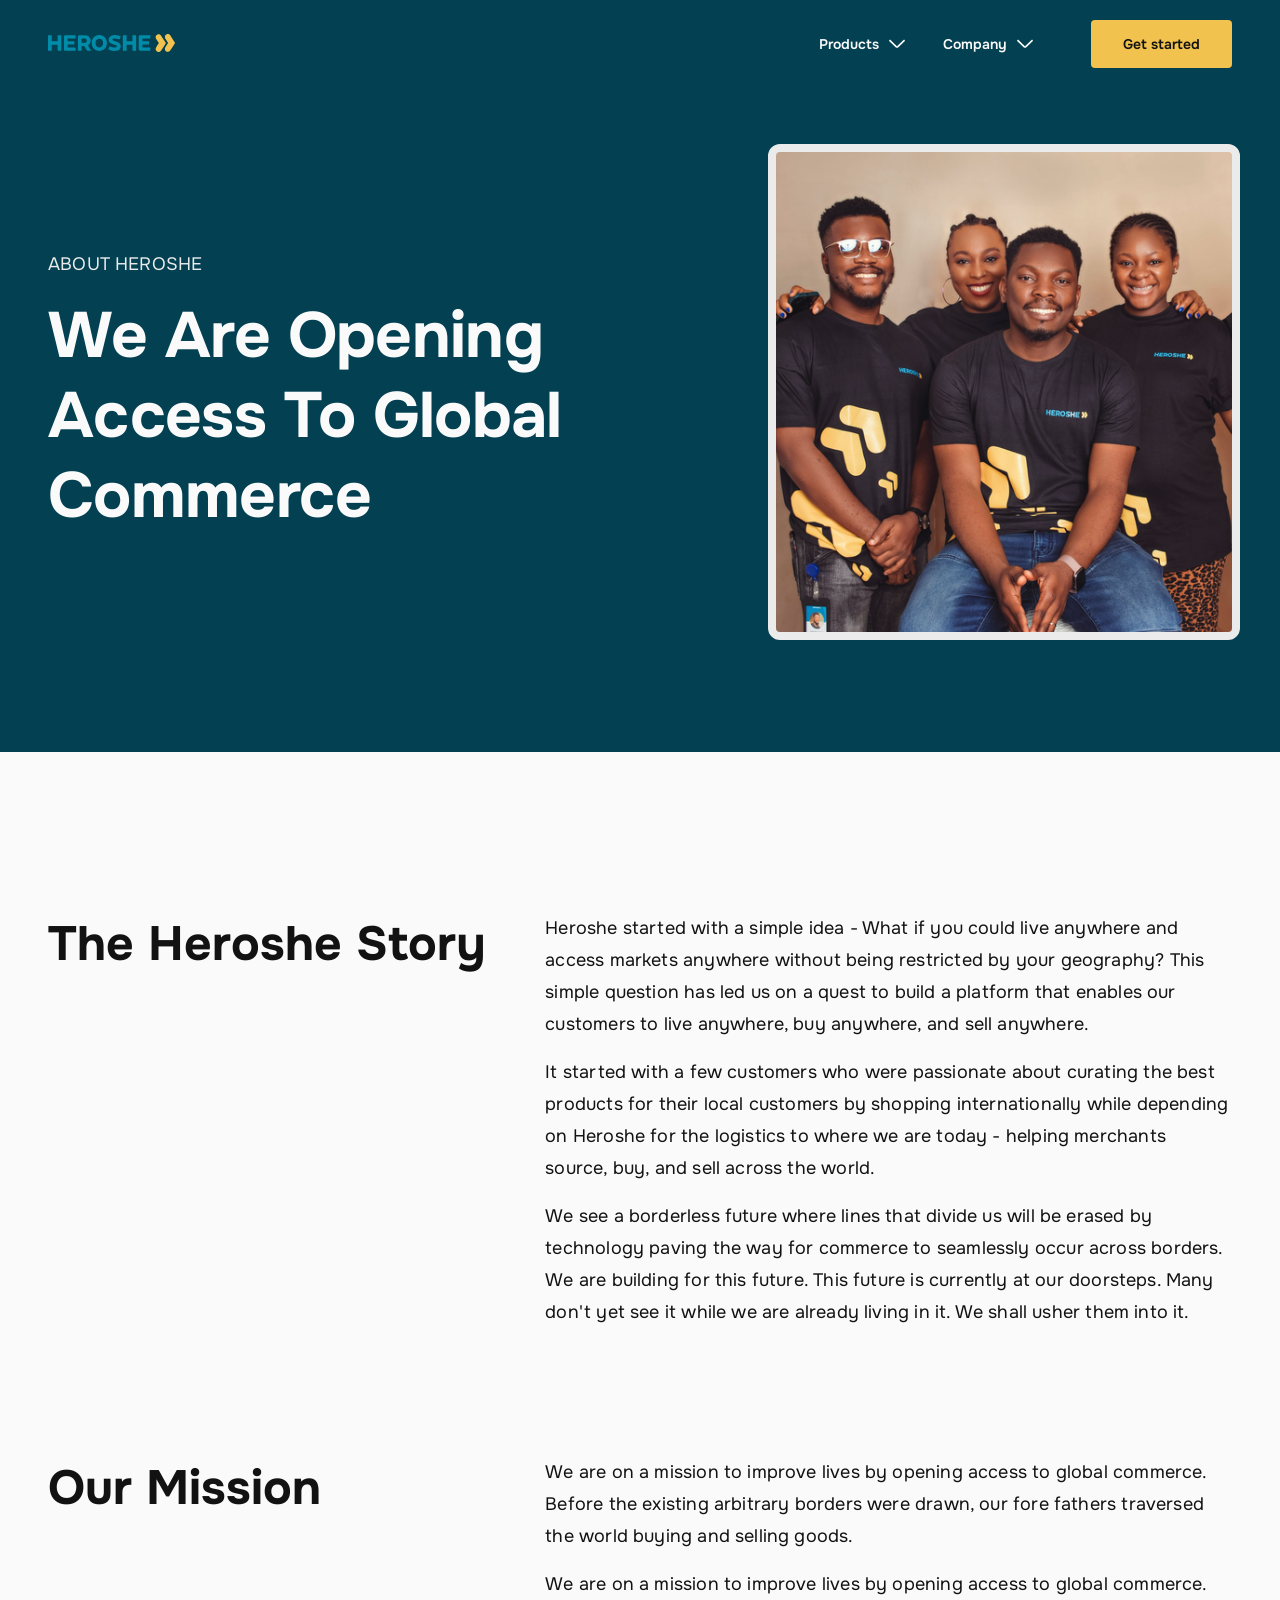
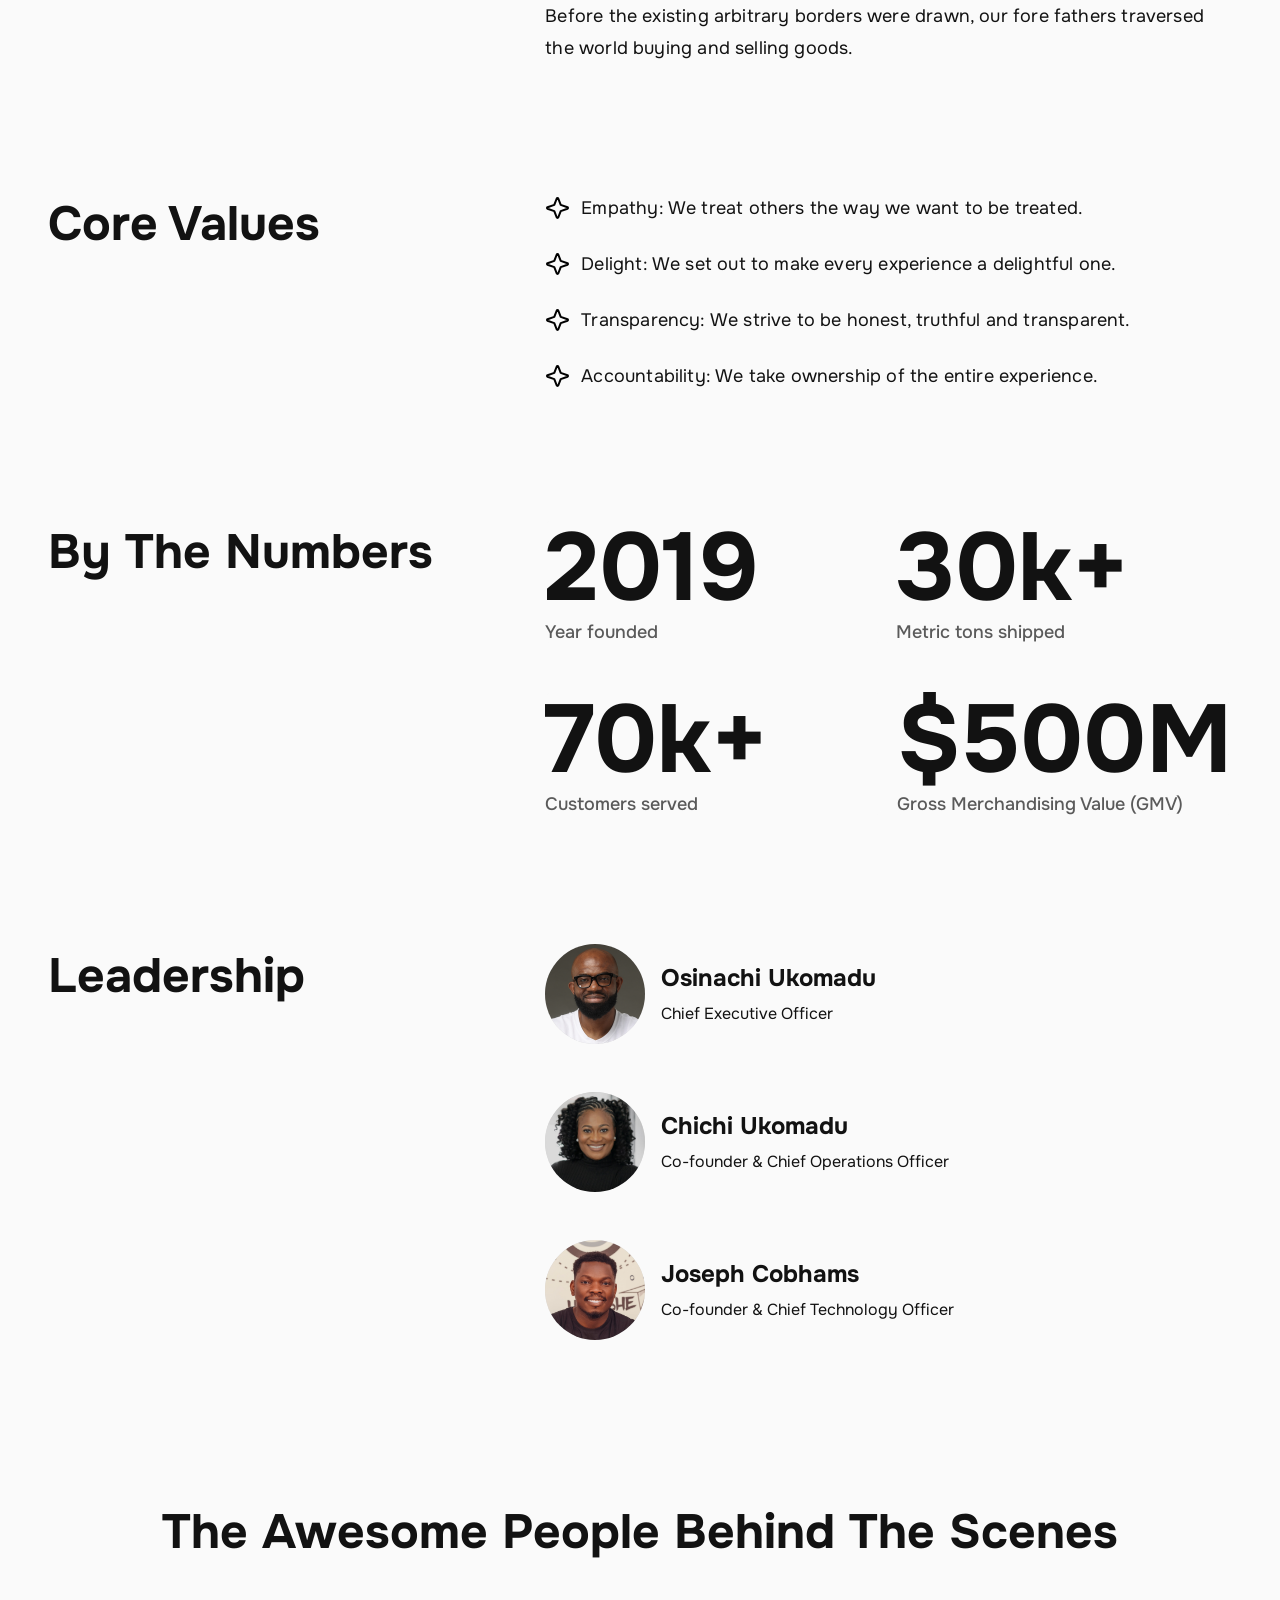
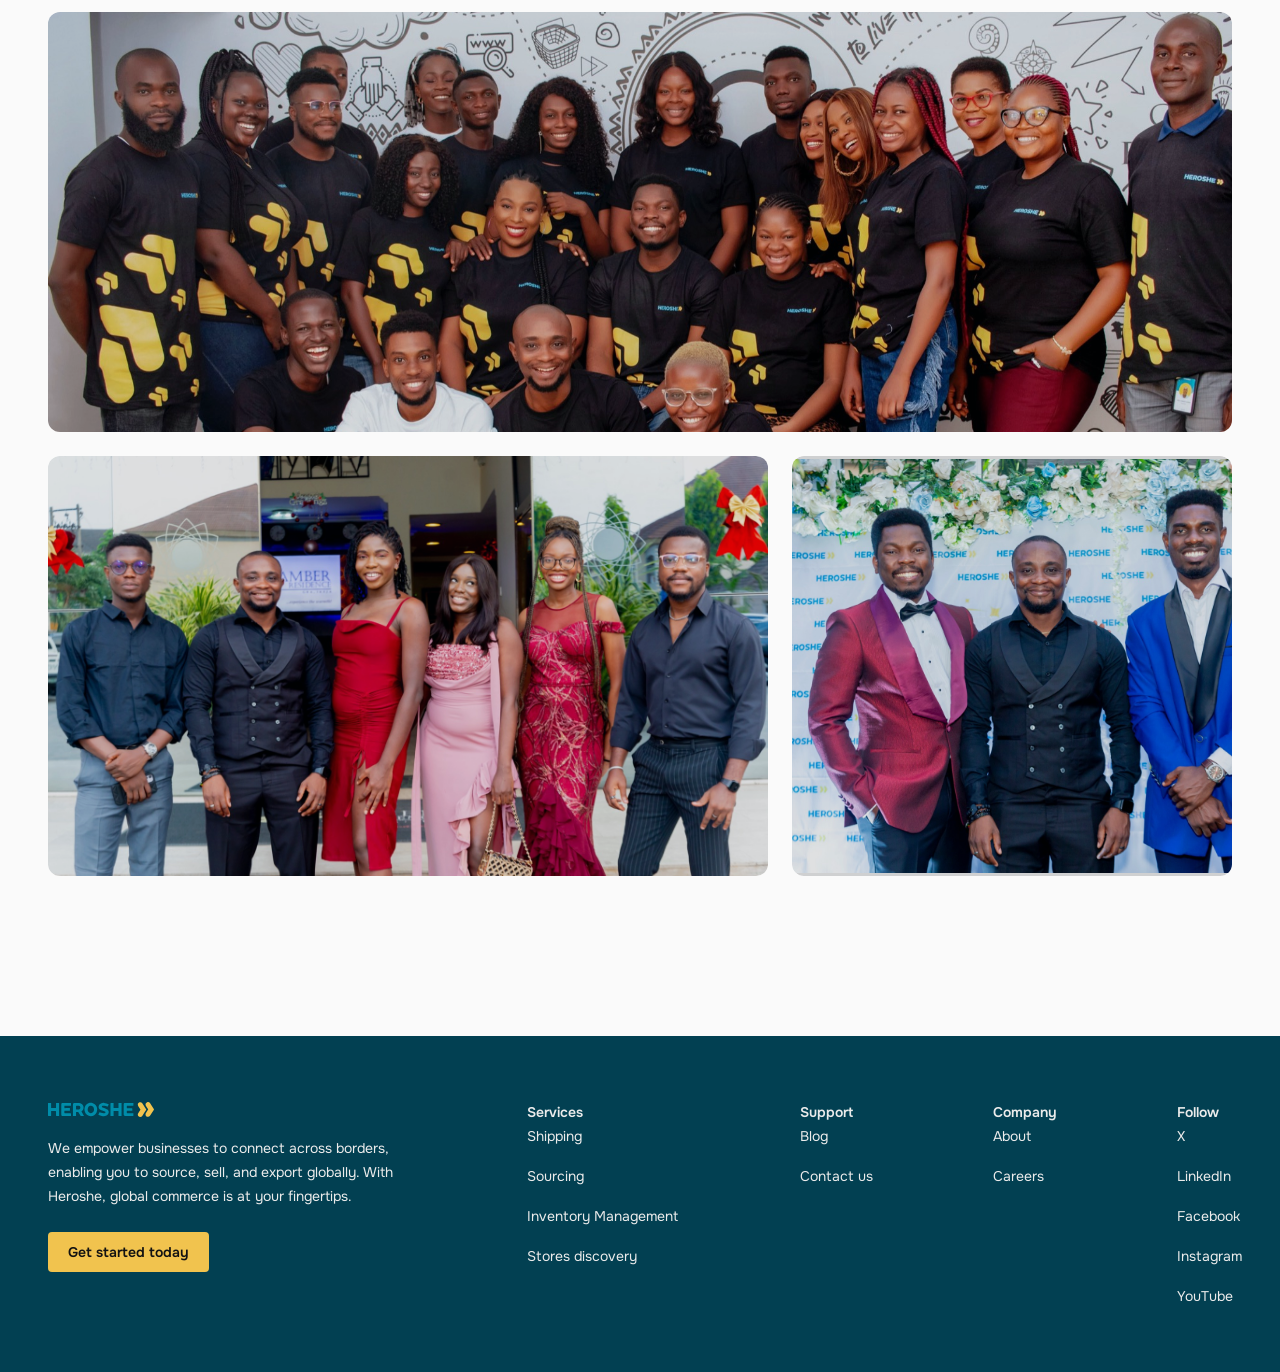
==== about.html @ 9ca13cf7 "Initial commit: Heroshe marketing site static build Imports the existing build, which until now had " ====
<!doctype html>
<html lang="en">
<head>
<meta charset="utf-8" />
<meta name="viewport" content="width=device-width, initial-scale=1" />
<title>About Heroshe — We Are Opening Access To Global Commerce</title>
<meta name="description" content="Heroshe is on a mission to improve lives by opening access to global commerce." />
<link rel="preconnect" href="https://fonts.googleapis.com" />
<link rel="preconnect" href="https://fonts.gstatic.com" crossorigin />
<link href="https://fonts.googleapis.com/css2?family=Onest:wght@400;500;600;700&display=swap" rel="stylesheet" />
<link rel="stylesheet" href="styles.css" />
</head>
<body>

<!-- ───────────────────────── Header ───────────────────────── -->
<header class="header">
  <div class="header__inner">
    <a class="logo logo--header" href="index.html" aria-label="Heroshe home">
      <img src="assets/icons/logo-header.svg" alt="Heroshe" />
    </a>

    <button class="nav-toggle" type="button" aria-label="Open menu" aria-expanded="false" aria-controls="site-nav">
      <img src="assets/icons/hamburger.svg" alt="" aria-hidden="true" />
    </button>

    <nav class="nav" id="site-nav" aria-label="Main">
      <ul class="nav__list">
        <li class="nav__item nav__item--w108 has-menu">
          <button class="nav__trigger" type="button" aria-expanded="false" aria-controls="menu-products">
            Products
            <img class="nav__chevron" src="assets/icons/chevron-down.svg" alt="" aria-hidden="true" />
          </button>
          <div class="navmenu" id="menu-products">
            <a class="navmenu__link" href="ship-for-me.html">Ship for Me</a>
            <a class="navmenu__link" href="buy-for-me.html">Buy for Me</a>
            <a class="navmenu__link" href="buy-for-others.html">Buy for Others</a>
            <a class="navmenu__link" href="fulfil-for-me.html">Fulfil for Me</a>
          </div>
        </li>
        <li class="nav__item has-menu">
          <button class="nav__trigger" type="button" aria-expanded="false" aria-controls="menu-company">
            Company
            <img class="nav__chevron" src="assets/icons/chevron-down.svg" alt="" aria-hidden="true" />
          </button>
          <div class="navmenu" id="menu-company">
            <a class="navmenu__link" href="about.html" aria-current="page">About</a>
            <a class="navmenu__link" href="contact-us.html">Contact Us</a>
          </div>
        </li>
      </ul>
      <div class="nav__actions">
        <a class="btn btn--sm" href="#">Get started</a>
      </div>
    </nav>
  </div>
</header>

<!-- ───────────────────────── Hero ───────────────────────── -->
<section class="ahero">
  <div class="ahero__inner">

    <div class="ahero__left">
      <p class="ahero__eyebrow">ABOUT HEROSHE</p>
      <h1 class="ahero__title">We Are Opening Access To Global Commerce</h1>
    </div>

    <div class="ahero__right">
      <div class="ahero__frame">
        <img class="ahero__photo" src="assets/img/about/hero-team.png" alt="The Heroshe team" />
      </div>
    </div>

  </div>
</section>

<!-- ───────────────────────── Story / Mission / Values / Numbers / Leadership ───────────────────────── -->
<main class="about">
  <div class="about__inner">

    <section class="arow">
      <h2 class="arow__label">The Heroshe Story</h2>
      <div class="arow__body prose">
        <p>Heroshe started with a simple idea - What if you could live anywhere and access markets anywhere without being restricted by your geography? This simple question has led us on a quest to build a platform that enables our customers to live anywhere, buy anywhere, and sell anywhere.</p>
        <p>It started with a few customers who were passionate about curating the best products for their local customers by shopping internationally while depending on Heroshe for the logistics to where we are today - helping merchants source, buy, and sell across the world.</p>
        <p>We see a borderless future where lines that divide us will be erased by technology paving the way for commerce to seamlessly occur across borders. We are building for this future. This future is currently at our doorsteps. Many don't yet see it while we are already living in it. We shall usher them into it.</p>
      </div>
    </section>

    <section class="arow">
      <h2 class="arow__label">Our Mission</h2>
      <div class="arow__body prose">
        <div class="prose__block">
          <p>We are on a mission to improve lives by opening access to global commerce.</p>
          <p>Before the existing arbitrary borders were drawn, our fore fathers traversed the world buying and selling goods.</p>
        </div>
        <div class="prose__block">
          <p>We are on a mission to improve lives by opening access to global commerce.</p>
          <p>Before the existing arbitrary borders were drawn, our fore fathers traversed the world buying and selling goods.</p>
        </div>
      </div>
    </section>

    <section class="arow">
      <h2 class="arow__label">Core Values</h2>
      <ul class="arow__body values">
        <li class="value">
          <span class="value__icon"><img src="assets/icons/star.svg" alt="" /></span>
          <span class="value__text">Empathy: We treat others the way we want to be treated.</span>
        </li>
        <li class="value">
          <span class="value__icon"><img src="assets/icons/star.svg" alt="" /></span>
          <span class="value__text">Delight: We set out to make every experience a delightful one.</span>
        </li>
        <li class="value">
          <span class="value__icon"><img src="assets/icons/star.svg" alt="" /></span>
          <span class="value__text">Transparency: We strive to be honest, truthful and transparent.</span>
        </li>
        <li class="value">
          <span class="value__icon"><img src="assets/icons/star.svg" alt="" /></span>
          <span class="value__text">Accountability: We take ownership of the entire experience.</span>
        </li>
      </ul>
    </section>

    <section class="arow">
      <h2 class="arow__label">By The Numbers</h2>
      <div class="arow__body stats">
        <div class="stat stat--fixed">
          <p class="stat__value">2019</p>
          <p class="stat__label stat__label--wrap">Year founded</p>
        </div>
        <div class="stat stat--fixed">
          <p class="stat__value">30k+</p>
          <p class="stat__label">Metric tons shipped</p>
        </div>
        <div class="stat stat--fixed">
          <p class="stat__value">70k+</p>
          <p class="stat__label">Customers served</p>
        </div>
        <div class="stat">
          <p class="stat__value">$500M</p>
          <p class="stat__label">Gross Merchandising Value (GMV)</p>
        </div>
      </div>
    </section>

    <section class="arow">
      <h2 class="arow__label">Leadership</h2>
      <div class="arow__body leaders">
        <div class="leader">
          <span class="leader__avatar">
            <img class="leader__photo leader__photo--osinachi" src="assets/img/about/leader-osinachi.png" alt="Osinachi Ukomadu" />
          </span>
          <div class="leader__meta" style="width:215px">
            <p class="leader__name">Osinachi Ukomadu</p>
            <p class="leader__role">Chief Executive Officer</p>
          </div>
        </div>
        <div class="leader">
          <span class="leader__avatar">
            <img class="leader__photo leader__photo--chichi" src="assets/img/about/leader-chichi.png" alt="Chichi Ukomadu" />
          </span>
          <div class="leader__meta">
            <p class="leader__name">Chichi Ukomadu</p>
            <p class="leader__role">Co-founder &amp; Chief Operations Officer</p>
          </div>
        </div>
        <div class="leader">
          <span class="leader__avatar">
            <img class="leader__photo leader__photo--joseph" src="assets/img/about/leader-joseph.png" alt="Joseph Cobhams" />
          </span>
          <div class="leader__meta">
            <p class="leader__name">Joseph Cobhams</p>
            <p class="leader__role">Co-founder &amp; Chief Technology Officer</p>
          </div>
        </div>
      </div>
    </section>

  </div>
</main>

<!-- ───────────────────────── Team gallery ───────────────────────── -->
<section class="gallery">
  <div class="gallery__inner">
    <h2 class="gallery__title">The Awesome People Behind The Scenes</h2>

    <div class="gallery__grid">
      <figure class="shot shot--wide">
        <img class="shot__img shot__img--wide" src="assets/img/about/team-wide.jpg" alt="The Heroshe team together" />
        <span class="shot__scrim" aria-hidden="true"></span>
      </figure>

      <div class="gallery__row">
        <figure class="shot shot--left">
          <img class="shot__img shot__img--left" src="assets/img/about/team-left.jpg" alt="Heroshe team members at an event" />
          <span class="shot__scrim" aria-hidden="true"></span>
        </figure>
        <figure class="shot shot--right">
          <img class="shot__img shot__img--right" src="assets/img/about/team-right.jpg" alt="Heroshe team members together" />
          <span class="shot__scrim" aria-hidden="true"></span>
        </figure>
      </div>
    </div>
  </div>
</section>

<!-- ───────────────────────── Footer ───────────────────────── -->
<footer class="footer">
  <div class="footer__inner">

    <div class="footer__brand">
      <div class="footer__brandtop">
        <span class="logo logo--footer"><img src="assets/icons/logo-footer.svg" alt="Heroshe" /></span>
        <p class="footer__blurb">We empower businesses to connect across borders, enabling you to source, sell, and export globally. With Heroshe, global commerce is at your fingertips.</p>
      </div>
      <a class="btn btn--xs" href="#">Get started today</a>
    </div>

    <details class="footer__col" style="width:153px" open>
      <summary class="footer__heading">
        <span>Services</span>
        <img class="footer__chev" src="assets/icons/chevron-down.svg" alt="" aria-hidden="true" />
      </summary>
      <div class="footer__links">
        <a href="#">Shipping</a>
        <a href="#">Sourcing</a>
        <a href="#">Inventory Management</a>
        <a href="#">Stores discovery</a>
      </div>
    </details>

    <details class="footer__col" style="width:73px" open>
      <summary class="footer__heading">
        <span>Support</span>
        <img class="footer__chev" src="assets/icons/chevron-down.svg" alt="" aria-hidden="true" />
      </summary>
      <div class="footer__links">
        <a href="#">Blog</a>
        <a href="contact-us.html">Contact us</a>
      </div>
    </details>

    <details class="footer__col" style="width:64px" open>
      <summary class="footer__heading">
        <span>Company</span>
        <img class="footer__chev" src="assets/icons/chevron-down.svg" alt="" aria-hidden="true" />
      </summary>
      <div class="footer__links">
        <a href="about.html">About</a>
        <a href="#">Careers</a>
      </div>
    </details>

    <details class="footer__col" style="width:66px" open>
      <summary class="footer__heading">
        <span>Follow</span>
        <img class="footer__chev" src="assets/icons/chevron-down.svg" alt="" aria-hidden="true" />
      </summary>
      <div class="footer__links">
        <a href="#">X</a>
        <a href="#">LinkedIn</a>
        <a href="#">Facebook</a>
        <a href="#">Instagram</a>
        <a href="#">YouTube</a>
      </div>
    </details>

  </div>
</footer>

<script src="site.js"></script>

</body>
</html>
---- styles.css ----
/* ============================================================
   Heroshe — Home page
   Figma: Portfolio / Home page (node 2686:1385), 1440px frame
   ============================================================ */

:root {
  /* Color Role - Light Mode */
  --on-surface:        #121212;  /* N-800 */
  --text-subdued:      #5a5a5a;  /* N-600 */
  --surface:           #fafafa;  /* N-200 */
  --surface-subdued:   #ebebeb;  /* N-300 */
  --border:            #d8d8d8;  /* N-400 */
  --primary:           #f1c34e;
  --yellow:            #f1c34e;
  --secondary:         #024052;  /* Teal */

  /* Alert palette */
  --critical:          #df2a2a;
  --critical-subdued:  #fceaea;
  --highlight:         #007ace;
  --highlight-subdued: #eff6fd;
  --success:           #00802f;
  --success-subdued:   #e5f2ea;
  --warning:           #e4913a;
  --warning-subdued:   #fae9d8;

  --focus:             #2a9d8f;
  --chip-text:         #484451;

  --gutter: 88px;
  --frame: 1440px;
}

*, *::before, *::after { box-sizing: border-box; }

html { -webkit-text-size-adjust: 100%; }

body {
  margin: 0;
  background: var(--surface);
  color: var(--on-surface);
  font-family: 'Onest', -apple-system, BlinkMacSystemFont, 'Segoe UI', Helvetica, Arial, sans-serif;
  font-weight: 400;
  -webkit-font-smoothing: antialiased;
  -moz-osx-font-smoothing: grayscale;
}

h1, h2, h3, p, blockquote, figure { margin: 0; }
strong { font-weight: 600; }
img { display: block; max-width: 100%; }
a { color: inherit; text-decoration: none; }
ul { margin: 0; padding: 0; list-style: none; }

:focus-visible { outline: 2px solid var(--primary); outline-offset: 3px; }

/* ---------- Shared shell ---------- */
.header__inner,
.hero__inner,
.offerings__inner,
.stories__inner,
.footer__inner {
  max-width: var(--frame);
  margin-inline: auto;
  padding-inline: var(--gutter);
}

/* ---------- Buttons ---------- */
.btn {
  display: inline-flex;
  align-items: center;
  justify-content: center;
  background: var(--primary);
  color: var(--on-surface);
  border-radius: 4px;
  font-weight: 600;
  line-height: 24px;
  text-align: center;
  white-space: nowrap;
  transition: background-color .18s ease, transform .18s ease;
}
.btn:hover  { background: #e9b634; }
.btn:active { transform: translateY(1px); }

.btn--lg { padding: 12px 32px; font-size: 16px; }  /* hero */
.btn--md { padding:  8px 24px; font-size: 16px; }  /* offerings "Read more" */
.btn--sm { padding: 12px 32px; font-size: 14px; }  /* header */
.btn--xs { padding:  8px 20px; font-size: 14px; }  /* footer */

/* ---------- Logo ---------- */
.logo { display: block; position: relative; overflow: hidden; }
.logo img {
  position: absolute;
  left: -0.01%;
  top: 8.3%;
  width: 100.02%;
  height: 76.95%;
  max-width: none;
}
.logo--header { width: 127px;     height: 24px; }
.logo--footer { width: 105.833px; height: 20px; }

/* ============================================================
   Header navigation bar
   ============================================================ */
.header { position: relative; z-index: 20; background: var(--secondary); }
.header__inner {
  display: flex;
  align-items: center;
  justify-content: space-between;
  padding-block: 20px;
}

.nav-toggle {
  display: none;
  padding: 0;
  border: 0;
  background: none;
  cursor: pointer;
  width: 24px;
  height: 24px;
  align-items: center;
  justify-content: center;
  overflow: hidden;
}
.nav-toggle img { width: 19.478px; height: 16px; max-width: none; }

.nav { display: flex; align-items: center; gap: 56px; }
.nav__list { display: flex; align-items: center; gap: 16px; }
.nav__item { position: relative; display: flex; align-items: center; gap: 8px; }
.nav__item a,
.nav__login,
.nav__trigger {
  font-size: 14px;
  font-weight: 600;
  line-height: 24px;
  color: var(--surface);
  transition: color .18s ease;
}
.nav__item a:hover, .nav__login:hover, .nav__trigger:hover { color: var(--primary); }
.nav__chevron { width: 20px; height: 20px; transition: transform .2s ease; }
.nav__item--w108 { width: 108px; }

.nav__trigger,
.nav__link {
  display: flex;
  align-items: center;
  gap: 8px;
}
.nav__trigger {
  padding: 0;
  border: 0;
  background: none;
  font-family: inherit;
  cursor: pointer;
}

/* Products menu — no open state exists in the Figma file, so this follows the
   site's own surface/shadow language rather than a supplied design. */
.navmenu {
  position: absolute;
  top: calc(100% + 40px);   /* clears the header's 20px block padding */
  left: -12px;
  z-index: 30;
  min-width: 216px;
  display: flex;
  flex-direction: column;
  padding: 8px;
  border-radius: 8px;
  background: var(--surface);
  box-shadow: 0 12px 32px rgba(0, 13, 16, .18);
  opacity: 0;
  visibility: hidden;
  transform: translateY(-6px);
  transition: opacity .18s ease, transform .18s ease, visibility .18s;
}
.navmenu .navmenu__link {
  padding: 8px 12px;
  border-radius: 4px;
  font-size: 14px;
  font-weight: 600;
  line-height: 24px;
  color: var(--on-surface);
  white-space: nowrap;
  transition: background-color .15s ease, color .15s ease;
}
.navmenu .navmenu__link:hover { background: var(--highlight-subdued); color: var(--on-surface); }
.navmenu .navmenu__link[aria-current="page"] { color: var(--highlight); }

.has-menu.is-open > .navmenu {
  opacity: 1;
  visibility: visible;
  transform: none;
}
.has-menu.is-open > .nav__trigger .nav__chevron { transform: rotate(180deg); }

@media (hover: hover) and (min-width: 901px) {
  .has-menu:hover > .navmenu { opacity: 1; visibility: visible; transform: none; }
  .has-menu:hover > .nav__trigger .nav__chevron { transform: rotate(180deg); }
}
.nav__actions { display: flex; align-items: center; gap: 40px; }

/* ============================================================
   Hero
   ============================================================ */
.hero {
  background: var(--secondary);
  overflow: hidden;
}
.hero__inner {
  position: relative;
  height: 664px;
  display: flex;
  align-items: flex-start;
}

.hero__left {
  width: 514px;
  margin-top: 148px;
  display: flex;
  flex-direction: column;
  justify-content: center;
  align-items: flex-start;
  gap: 24px;
}
.hero__text { display: flex; flex-direction: column; gap: 16px; }
.hero__title {
  font-size: 64px;
  font-weight: 700;
  line-height: 80px;
  letter-spacing: -0.64px;
  color: var(--surface);
}
.hero__sub {
  width: 455px;
  max-width: 100%;
  font-size: 18px;
  line-height: 32px;
  letter-spacing: 0.18px;
  color: var(--surface-subdued);
}

/* --- Hero visual --- */
.hero__right {
  position: absolute;
  left: 712px;
  top: 64px;
  width: 640px;
  height: 480px;
}
.hero__imagegroup {
  position: absolute;
  left: 50%;
  transform: translateX(-50%);
  top: 0;
  width: 440px;
  height: 480px;
  background: var(--surface-subdued);
  border-radius: 12px;
}
.hero__imageframe {
  position: absolute;
  inset: -8px;                 /* the stroke sits outside the image group */
  border: 8px solid var(--surface-subdued);
  border-radius: 12px;
  background: var(--surface-subdued);
  overflow: hidden;
}
.hero__photo {
  position: absolute;
  left: -264px;
  top: -7px;
  width: 776px;
  height: 558px;
  max-width: none;
  object-fit: cover;
  pointer-events: none;
}
.hero__scrim {
  position: absolute;
  left: 50%;
  top: 50%;
  transform: translate(-50%, -50%);
  width: 440px;
  height: 480px;
  border-radius: 12px;
  background: #000d10;
  opacity: .12;
}

/* --- Floating status cards --- */
.chip-card {
  position: absolute;
  display: flex;
  align-items: center;
  gap: 12px;
  padding: 12px;
  background: var(--surface);
  border-radius: 8px;
  box-shadow: 0 2px 7px 0 rgba(0, 13, 16, .05);
  overflow: hidden;
}
.chip-card--ship      { left: 8px;   top: 80px;  width: 224px; }
.chip-card--buyme     { left: 395px; top: 72px; }
.chip-card--buyothers { left: 0;     top: 326px; }
.chip-card--fulfil    { left: 395px; top: 318px; }

.chip-card__icon {
  flex: none;
  display: flex;
  align-items: center;
  justify-content: center;
  width: 40px;
  height: 40px;
  border-radius: 6px;
  overflow: hidden;
}
.chip-card__icon--highlight { background: var(--highlight-subdued); }
.chip-card__icon--critical  { background: var(--critical-subdued); }
.chip-card__icon--success   { background: var(--success-subdued); }
.chip-card__icon--warning   { background: var(--warning-subdued); }

.ic { flex: none; max-width: none; }
.ic--full     { width: 18px;      height: 18px; }
.ic--delivery { width: 16.663px;  height: 16.663px; }
.ic--layers   { width: 15.470px;  height: 15.467px; }

.chip-card__body { display: flex; flex-direction: column; align-items: flex-start; gap: 4px; }
.chip-card--ship   .chip-card__body { width: 141px; }
.chip-card--buyme  .chip-card__body { width: 169px; }
.chip-card--fulfil .chip-card__body { width: 161px; }
.chip-card--buyothers .chip-card__title { white-space: nowrap; }
.chip-card__label { font-size: 10px; font-weight: 600; line-height: 12px; }
.chip-card__title { font-size: 12px; font-weight: 600; line-height: 16px; color: var(--text-subdued); }

.chip {
  display: inline-flex;
  align-items: center;
  gap: 4px;
  padding: 2px 4px;
  border-radius: 4px;
  font-size: 8px;
  line-height: 10px;
  color: var(--chip-text);
  white-space: nowrap;
  font-feature-settings: "dlig" 1, "lnum" 1, "pnum" 1;
}
.chip i { width: 4px; height: 4px; border-radius: 8px; }
.chip--highlight            { background: var(--highlight-subdued); }
.chip--highlight i          { background: var(--highlight); }
.chip--critical             { background: var(--critical-subdued); }
.chip--critical i           { background: var(--critical); }
.chip--success              { background: var(--success-subdued); }
.chip--success i            { background: var(--success); }
.chip--warning              { background: var(--warning-subdued); }
.chip--warning i            { background: var(--warning); }

/* ============================================================
   Section heading (shared)
   ============================================================ */
.section-head {
  display: flex;
  flex-direction: column;
  align-items: center;
  gap: 8px;
  text-align: center;
  overflow-wrap: break-word;
}
.section-head__title {
  font-size: 48px;
  font-weight: 700;
  line-height: 64px;
  color: var(--on-surface);
}
.section-head__sub {
  max-width: 100%;
  line-height: 32px;
  color: var(--text-subdued);
}
.section-head--offerings .section-head__sub { width: 544px; font-size: 18px; }
.section-head--stories   .section-head__sub { width: 591px; font-size: 20px; }

/* Copy that differs between the desktop and mobile Figma frames */
.m-only { display: none; }

/* ============================================================
   Our Offerings
   ============================================================ */
.offerings { background: var(--surface); }
.offerings__inner {
  padding-block: 160px;
  display: flex;
  flex-direction: column;
  align-items: center;
  gap: 48px;
}

.offerings__row {
  width: 100%;
  display: flex;
  align-items: center;
  justify-content: space-between;
  gap: 24px;
}

.offerings__list {
  width: 558px;
  flex: none;
  display: flex;
  flex-direction: column;
  align-items: flex-start;
  gap: 40px;
}
.offering {
  width: 100%;
  display: flex;
  flex-direction: column;
  align-items: flex-start;
  gap: 8px;
  overflow-wrap: break-word;
}
.offering__title { font-size: 20px; font-weight: 600; line-height: 32px; color: var(--on-surface); }
.offering__body  { font-size: 16px; line-height: 28px; color: var(--text-subdued); }

.offerings__figure {
  position: relative;
  flex: none;
  width: 618px;
  height: 817px;
  border-radius: 6px;
  background: var(--surface);
  overflow: hidden;
}
.offerings__figure img {
  position: absolute;
  left: -111px;
  top: calc(50% + 5.5px);
  transform: translateY(-50%);
  width: 1178px;
  height: 934px;
  max-width: none;
  object-fit: cover;
}

/* ============================================================
   Real Stories, Real Success
   ============================================================ */
.stories {
  background: var(--highlight-subdued);
  margin-bottom: 160px;
}
.stories__inner {
  padding-block: 64px;
  display: flex;
  flex-direction: column;
  align-items: center;
  gap: 48px;
}

.stories__grid {
  width: 100%;
  display: flex;
  align-items: flex-start;
  gap: 24px;
}
.stories__col {
  flex: 1 1 0;
  min-width: 0;
  display: flex;
  flex-direction: column;
  align-items: flex-start;
  gap: 24px;
}

.tcard {
  width: 100%;
  display: flex;
  flex-direction: column;
  align-items: flex-start;
  gap: 16px;
  padding: 24px;
  border: 1px solid var(--border);
  border-radius: 8px;
  overflow: hidden;
}
.tcard__quote {
  font-size: 14px;
  line-height: 28px;
  color: var(--text-subdued);
  overflow-wrap: break-word;
}
.tcard__author { display: flex; align-items: center; gap: 8px; }
.tcard__name   { font-size: 16px; font-weight: 600; line-height: 24px; color: var(--on-surface); }

.avatar {
  flex: none;
  display: flex;
  align-items: center;
  justify-content: center;
  width: 40px;
  height: 40px;
  border-radius: 8px;
  font-size: 24px;
  font-weight: 600;
  line-height: 24px;
}
.avatar--sq4 { border-radius: 4px; }

/* ============================================================
   Footer
   ============================================================ */
.footer { background: var(--secondary); overflow: hidden; }
.footer__inner {
  padding-block: 64px;
  display: flex;
  align-items: flex-start;
  gap: 120px;
}

.footer__brand {
  width: 359px;
  flex: none;
  display: flex;
  flex-direction: column;
  align-items: flex-start;
  gap: 24px;
}
.footer__brandtop { display: flex; flex-direction: column; align-items: flex-start; gap: 16px; }
.footer__blurb {
  font-size: 14px;
  line-height: 24px;
  color: var(--surface-subdued);
  overflow-wrap: break-word;
}

.footer__col {
  flex: none;
  display: flex;
  flex-direction: column;
  align-items: flex-start;
  gap: 16px;
  font-size: 14px;
  line-height: 24px;
  color: var(--surface-subdued);
  overflow-wrap: break-word;
}
.footer__heading {
  display: flex;
  align-items: center;
  gap: 16px;
  width: 100%;
  font-weight: 600;
  list-style: none;
  cursor: default;
}
.footer__heading::-webkit-details-marker { display: none; }
.footer__heading > span { flex: 1 1 0; min-width: 0; }
.footer__chev {
  display: none;
  flex: none;
  width: 16px;
  height: 16px;
  transition: transform .2s ease;
}
.footer__links {
  display: flex;
  flex-direction: column;
  align-items: flex-start;
  gap: 16px;
}
.footer__col a { transition: color .18s ease; }
.footer__col a:hover { color: var(--primary); }

/* ============================================================
   About Us page — Figma "About Us" frame (1440px, node 2686:1703)
   ============================================================ */

/* ---- Hero ---- */
.ahero { background: var(--secondary); overflow: hidden; }
.ahero__inner {
  max-width: var(--frame);
  margin-inline: auto;
  padding-inline: var(--gutter);
  position: relative;
  height: 664px;
  display: flex;
  align-items: center;
  justify-content: space-between;
  gap: 24px;
}
/* The Figma frame centres both groups 28px above the section's midpoint */
.ahero__left,
.ahero__right { margin-bottom: 56px; }

.ahero__left {
  width: 567px;
  flex: none;
  display: flex;
  flex-direction: column;
  align-items: flex-start;
  gap: 16px;
  overflow-wrap: break-word;
}
.ahero__eyebrow {
  font-size: 18px;
  line-height: 32px;
  letter-spacing: 0.18px;
  color: var(--surface-subdued);
}
.ahero__title {
  width: 616px;
  max-width: none;
  font-size: 64px;
  font-weight: 700;
  line-height: 80px;
  letter-spacing: -0.64px;
  color: var(--surface);
}

.ahero__right { flex: none; width: 456px; height: 480px; }
.ahero__frame {
  box-sizing: content-box;     /* the 8px stroke sits outside the 456x480 group */
  width: 456px;
  height: 480px;
  margin: -8px;
  border: 8px solid var(--surface-subdued);
  border-radius: 12px;
  background: var(--surface-subdued);
  overflow: hidden;
  position: relative;
}
.ahero__photo {
  position: absolute;
  left: -19px;
  top: -11px;
  width: 670px;
  height: 534px;
  max-width: none;
  object-fit: cover;
  pointer-events: none;
}

/* ---- Two-column content rows ---- */
.about { background: var(--surface); }
.about__inner {
  max-width: var(--frame);
  margin-inline: auto;
  padding: 160px var(--gutter) 0;
  display: flex;
  flex-direction: column;
  gap: 128px;
}

.arow { display: flex; align-items: flex-start; }
.arow__label {
  width: 537px;          /* holds every right-hand column on one x-axis */
  flex: none;
  padding-right: 24px;
  font-size: 48px;
  font-weight: 700;
  line-height: 64px;
  color: var(--on-surface);
}
.arow__body { flex: 1 1 0; min-width: 0; }

.prose {
  display: flex;
  flex-direction: column;
  gap: 16px;
  font-size: 18px;
  line-height: 32px;
  letter-spacing: 0.18px;
  color: var(--on-surface);
  overflow-wrap: break-word;
}
.prose__block p { margin: 0; }   /* the two sentences sit tight inside a block */

/* ---- Core values ---- */
.values {
  display: flex;
  flex-direction: column;
  align-items: flex-start;
  gap: 24px;
  list-style: none;
  margin: 0;
  padding: 0;
}
.value { display: flex; align-items: center; gap: 12px; }
.value__icon {
  flex: none;
  display: flex;
  align-items: center;
  justify-content: center;
  width: 24px;
  height: 24px;
  overflow: hidden;
}
.value__icon img { width: 22.693px; height: 22.693px; max-width: none; }
.value__text {
  font-size: 18px;
  line-height: 32px;
  letter-spacing: 0.18px;
  color: var(--on-surface);
}

/* ---- By the numbers ---- */
.stats {
  display: flex;
  flex-wrap: wrap;
  align-items: flex-start;
  align-content: flex-start;
  justify-content: space-between;
  row-gap: 48px;
}
.stat {
  display: flex;
  flex-direction: column;
  align-items: flex-start;
  gap: 4px;
  border-radius: 8px;
  background: var(--surface);
  overflow: hidden;
  white-space: nowrap;
}
.stat--fixed { width: 336px; flex: none; }
.stat__value {
  font-size: 96px;
  font-weight: 700;
  line-height: 96px;
  color: var(--on-surface);
}
.stat__label {
  font-size: 18px;
  font-weight: 500;
  line-height: 24px;
  color: var(--text-subdued);
}
.stat__label--wrap { width: 100%; white-space: normal; overflow-wrap: break-word; }

/* ---- Leadership ---- */
.leaders {
  max-width: 413px;
  display: flex;
  flex-direction: column;
  align-items: flex-start;
  gap: 48px;
}
.leader { display: flex; align-items: center; gap: 16px; }
.leader__avatar {
  position: relative;
  flex: none;
  width: 100px;
  height: 100px;
  border-radius: 64px;
  background: #d9d9d9;
  overflow: hidden;
}
.leader__photo { position: absolute; max-width: none; object-fit: cover; pointer-events: none; }
.leader__photo--osinachi { left: -14px; top:  0;   width: 128px; height: 128px; }
.leader__photo--chichi   { left:  -6px; top:  0;   width: 106px; height: 106px; }
.leader__photo--joseph   { left: -38px; top: -8px; width: 166px; height: 208px; }

.leader__meta {
  display: flex;
  flex-direction: column;
  align-items: flex-start;
  gap: 8px;
  color: var(--on-surface);
  overflow-wrap: break-word;
}
.leader__name { font-size: 24px; font-weight: 700; line-height: 32px; }
.leader__role { font-size: 16px; line-height: 24px; }

/* ---- Team gallery ---- */
.gallery { background: var(--surface); }
.gallery__inner {
  max-width: var(--frame);
  margin-inline: auto;
  padding: 160px var(--gutter);
  display: flex;
  flex-direction: column;
  align-items: center;
  gap: 48px;
}
.gallery__title {
  width: 100%;
  font-size: 48px;
  font-weight: 700;
  line-height: 64px;
  text-align: center;
  color: var(--on-surface);
  overflow-wrap: break-word;
}
.gallery__grid {
  width: 100%;
  display: flex;
  flex-direction: column;
  gap: 24px;
}
.gallery__row { display: flex; align-items: center; gap: 24px; }

.shot {
  position: relative;
  height: 420px;
  border-radius: 12px;
  background: var(--surface-subdued);
  overflow: hidden;
}
.shot--wide  { width: 100%; }
.shot--left  { width: 720px; flex: none; }
.shot--right { flex: 1 1 0; min-width: 0; }

.shot__img { position: absolute; max-width: none; object-fit: cover; pointer-events: none; }
.shot__img--wide  { left:   0;   top: -108px; width: 1266px; height: 844px; }
.shot__img--left  { left: -19px; top:  -61px; width:  744px; height: 498px; }
.shot__img--right { left: -50px; top:    3px; width:  621px; height: 414px; }

.shot__scrim {
  position: absolute;
  inset: 0;
  border-radius: 12px;
  background: #000d10;
  opacity: .12;
}

/* ============================================================
   Ship for Me page — Figma "Ship for Me" frame (1440px, node 2686:2378)
   ============================================================ */

/* ---- Hero (shares the About hero shell) ---- */
.shero__left  { width: 613px; gap: 24px; }
.shero__text  { display: flex; flex-direction: column; gap: 16px; width: 100%; }
.shero__title {
  font-size: 64px;
  font-weight: 700;
  line-height: 80px;
  letter-spacing: -0.64px;
  color: var(--surface);
}
.shero__sub {
  font-size: 18px;
  line-height: 32px;
  letter-spacing: 0.18px;
  color: var(--surface-subdued);
}
.shero__actions { display: flex; align-items: flex-start; gap: 24px; }
.shero__photo   { left: -186px; top: -24px; width: 790px; height: 528px; }

/* ---- Who we serve ---- */
.serve { background: var(--surface); }
.serve__inner {
  max-width: var(--frame);
  margin-inline: auto;
  padding: 160px var(--gutter) 0;
  display: flex;
  flex-direction: column;
  align-items: center;
  gap: 48px;
}
.serve__head { width: 1050px; max-width: 100%; }
.serve__head .section-head__sub { width: 728px; font-size: 18px; }

.serve__grid {
  width: 100%;
  display: flex;
  align-items: flex-start;
  gap: 16px;
  list-style: none;
  margin: 0;
  padding: 0;
}
.serve__item {
  flex: 1 1 0;
  min-width: 0;
  display: flex;
  flex-direction: column;
  align-items: flex-start;
  gap: 16px;
}
.serve__frame {
  position: relative;
  display: block;
  width: 100%;
  /* Must stay the Figma card shape at every width, not a fixed height — the
     photo crops below are percentages of this box and only hold their aspect
     ratio while the box does. A fixed height turns the card landscape at
     in-between widths (2 columns ~600px, 3 columns ~1120px) and stretches the
     photos with it. */
  aspect-ratio: 197.33 / 292;
  border-radius: 8px;
  background: var(--surface-subdued);
  overflow: hidden;
}
.serve__img { position: absolute; max-width: none; }
/* Crop values carried over from the Figma image fills. These are independent
   width/height percentages of the frame, so they only hold each photo's true
   aspect ratio while the frame keeps the Figma card shape — hence the
   aspect-ratio above rather than a fixed height. Give the frame a fixed height
   at any breakpoint and the photos stretch with the card. */
.serve__img--social     { left: -12.62%; top:  -1.71%; width: 158.07%; height: 140.41%; }
.serve__img--personal   { left: -22.39%; top: -16.68%; width: 166.16%; height: 168.99%; }
.serve__img--msme       { left: -16.07%; top:  -4.57%; width: 228.93%; height: 111.20%; }
.serve__img--influencer { left: -28.43%; top:  -0.01%; width: 222.34%; height: 100.01%; }
.serve__img--store      { left: -20.03%; top:  -0.68%; width: 242.42%; height: 115.82%; }

/* The "You!" is an exported wordmark, not live text. It was originally built
   as Onest + an offset text-shadow, which can never match: the real artwork
   has a light knockout outline between the front letters and their shadow,
   and custom kerning. Figma positions it 6.87px left of centre. */
.serve__frame--you { display: flex; align-items: center; justify-content: center; }
.serve__you {
  /* Figma: 167px wide in a 197.33px card, offset 6.87px left of centre. Kept as
     percentages so it tracks the card at every width instead of needing a fixed
     size per breakpoint. */
  width: 84.63%;
  height: auto;
  transform: translateX(-4.11%);
}
.serve__label {
  width: 100%;
  font-size: 16px;
  font-weight: 600;
  line-height: 24px;
  color: var(--text-subdued);
  overflow-wrap: break-word;
}

/* ---- Everything you need ---- */
.features { background: var(--surface); }
.features__inner {
  max-width: var(--frame);
  margin-inline: auto;
  padding: 160px var(--gutter) 0;
  display: flex;
  flex-direction: column;
  align-items: center;
  gap: 48px;
}
.features__head .section-head__sub { width: 684px; font-size: 18px; }

/* "Stress-Free" is set in the page colour and overlaid with a tilted teal copy */
.rotword { position: relative; display: inline-block; }
.rotword__ghost { color: transparent; }
.rotword__ink {
  position: absolute;
  inset: 0;
  display: block;
  transform: rotate(-4deg);
  transform-origin: center;
  color: var(--focus);
}

.features__grid {
  width: 100%;
  display: flex;
  align-items: flex-start;
  gap: 24px;
}
.fcard {
  flex: 1 1 0;
  min-width: 0;
  display: flex;
  flex-direction: column;
  align-items: center;
  gap: 40px;
  padding: 48px 40px 0;
  border-radius: 12px;
  background: #f7f3e6;
  overflow: hidden;
}
.fcard__text {
  width: 100%;
  height: 160px;
  display: flex;
  flex-direction: column;
  align-items: flex-start;
  gap: 12px;
  overflow-wrap: break-word;
}
.fcard__title { font-size: 24px; font-weight: 600; line-height: 32px; color: var(--on-surface); }
.fcard__body  { font-size: 16px; line-height: 28px; color: var(--text-subdued); }

.phone {
  position: relative;
  flex: none;
  width: 325px;
  max-width: 100%;
  height: 381px;
  border: 4px solid var(--on-surface);
  border-bottom: 0;
  border-radius: 24px 24px 0 0;
}
.phone--black { border-color: #000; }
.phone__clip {
  position: absolute;
  inset: 0;
  display: block;
  border-radius: 20px 20px 0 0;
  overflow: hidden;
}
.phone__img { position: absolute; width: 100%; max-width: none; }
.phone__img--delivery { left:  0.10%; top: 0.04%; height: 102.13%; }
.phone__img--tracking { left: -0.15%; top: 0.12%; height: 122.83%; }
.phone__img--payment  { left: -0.27%; top: 0.39%; height: 114.19%; }

/* ---- How to ship ---- */
.howto { background: var(--surface); }
.howto__inner {
  max-width: var(--frame);
  margin-inline: auto;
  padding: 160px var(--gutter) 0;
  display: flex;
  flex-direction: column;
  align-items: center;
  gap: 48px;
}
.howto__title { text-align: center; }

.howto__row {
  width: 100%;
  display: flex;
  align-items: center;
  gap: 72px;
}
.howto__figure {
  position: relative;
  flex: none;
  width: 604px;
  height: 516px;
  border-radius: 6px;
  background: var(--surface);
  overflow: hidden;
}
.howto__figure img {
  position: absolute;
  left: calc(50% + 0.5px);
  top: calc(50% - 0.27px);
  transform: translate(-50%, -50%);
  width: 883px;
  height: 594px;
  max-width: none;
  object-fit: cover;
}

.howto__steps {
  flex: none;
  width: 532px;
  display: flex;
  flex-direction: column;
  align-items: flex-start;
  gap: 40px;
  list-style: none;
  margin: 0;
  padding: 0;
}
.step { display: flex; align-items: flex-start; gap: 8px; width: 100%; }
.step__icon {
  flex: none;
  display: flex;
  align-items: center;
  justify-content: center;
  width: 32px;
  height: 32px;
  overflow: hidden;
}
.step__icon img { width: 22px; height: 22px; max-width: none; }
.step__text {
  flex: 1 1 0;
  min-width: 0;
  display: flex;
  flex-direction: column;
  align-items: flex-start;
  gap: 8px;
  overflow-wrap: break-word;
}
.step__title { font-size: 20px; font-weight: 600; line-height: 32px; color: var(--on-surface); }
.step__body  { width: 506px; max-width: none; font-size: 16px; line-height: 28px; color: var(--text-subdued); }

/* ---- Shipping price calculator ---- */
.calc { background: var(--highlight-subdued); margin-top: 160px; }
.calc__inner {
  max-width: var(--frame);
  margin-inline: auto;
  padding: 64px var(--gutter);
  display: flex;
  flex-direction: column;
  align-items: center;
  gap: 48px;
}
.calc__head .section-head__sub { width: 862px; font-size: 18px; }

.calcbox {
  width: 840px;
  max-width: 100%;
  display: flex;
  flex-direction: column;
  align-items: center;
  gap: 24px;
  padding: 32px;
  border: 1px solid var(--border);
  border-radius: 12px;
  background: var(--surface);
}
.calcbox__row { width: 100%; display: flex; align-items: flex-start; gap: 24px; }

.field {
  flex: 1 1 0;
  min-width: 0;
  width: 100%;
  display: flex;
  flex-direction: column;
  align-items: flex-start;
  gap: 8px;
}
.field--tall { height: 72px; }
.field__label {
  font-size: 14px;
  font-weight: 500;
  line-height: 24px;
  color: var(--on-surface);
  white-space: nowrap;
}
.field__label--muted { color: var(--text-subdued); }

.control {
  width: 100%;
  height: 40px;
  display: flex;
  align-items: center;
  gap: 24px;
  padding: 0 10px;
  border: 1px solid var(--border);
  border-radius: 4px;
  background: var(--surface);
}
.control--select   { justify-content: space-between; }
.control--readonly { border-color: transparent; background: var(--surface-subdued); }
.control__value {
  font-size: 14px;
  line-height: 24px;
  color: var(--text-subdued);
  white-space: nowrap;
}
.control__chev { flex: none; width: 16px; height: 16px; }

.plan {
  flex: 1 1 0;
  min-width: 0;
  height: 40px;
  display: flex;
  align-items: center;
  justify-content: center;
  padding: 0 10px;
  border: 1px solid var(--border);
  border-radius: 4px;
  background: var(--surface);
  font-size: 14px;
  font-weight: 500;
  line-height: 24px;
  color: var(--text-subdued);
  white-space: nowrap;
}
.plan--active { border-color: var(--focus); color: var(--focus); font-weight: 600; }

.calcbox__note { font-size: 12px; line-height: 16px; color: var(--text-subdued); }
.calcbox__rule {
  width: 100%;
  height: 0;
  margin: 0;
  border: 0;
  border-top: 1px solid var(--border);
}

.pricebox {
  width: 100%;
  display: flex;
  flex-direction: column;
  align-items: center;
  gap: 16px;
  padding: 16px 10px;
  border-radius: 4px;
  background: var(--surface-subdued);
  color: var(--on-surface);
  white-space: nowrap;
}
.pricebox__label { font-size: 14px; font-weight: 500; line-height: 24px; }
.pricebox__value { font-size: 40px; font-weight: 700; line-height: 56px; }

.calcbox__link {
  white-space: nowrap;
  font-size: 14px;
  line-height: 24px;
  color: var(--highlight);
  text-decoration: underline;
  text-underline-position: from-font;
}

/* ---- FAQ ---- */
.faq { background: var(--surface); }
.faq__inner {
  max-width: var(--frame);
  margin-inline: auto;
  padding: 160px var(--gutter);
  display: flex;
  align-items: flex-start;
  justify-content: space-between;
  gap: 24px;
}
.faq__intro {
  width: 537px;
  flex: none;
  display: flex;
  flex-direction: column;
  align-items: flex-start;
  gap: 8px;
  overflow-wrap: break-word;
}
.faq__title { font-size: 48px; font-weight: 700; line-height: 64px; color: var(--on-surface); }
.faq__sub {
  width: 544px;
  max-width: none;
  font-size: 18px;
  line-height: 32px;
  color: var(--text-subdued);
}

.faq__list {
  width: 620px;
  flex: none;
  display: flex;
  flex-direction: column;
  align-items: flex-start;
  gap: 40px;
}
.qa {
  width: 100%;
  padding: 16px;
  border-bottom: 1px solid var(--border);
}
.qa[open] { background: rgba(235, 235, 235, .5); }
.qa__q {
  display: flex;
  align-items: center;
  gap: 72px;
  list-style: none;
  cursor: pointer;
}
.qa__q::-webkit-details-marker { display: none; }
.qa__q > span {
  flex: 1 1 0;
  min-width: 0;
  font-size: 20px;
  font-weight: 600;
  line-height: 32px;
  color: var(--on-surface);
  overflow-wrap: break-word;
}
.qa__chev { flex: none; width: 20px; height: 20px; transition: transform .2s ease; }
.qa[open] .qa__chev { transform: rotate(180deg); }
.qa__a {
  margin-top: 8px;
  font-size: 16px;
  line-height: 28px;
  color: var(--text-subdued);
  overflow-wrap: break-word;
}

/* ============================================================
   Buy for Me page — Figma "Buy for Me" frame (1440px, node 2686:2670)
   ============================================================ */

.bhero__photo { left: -166px; top: -15px; width: 789px; height: 526px; }

/* ---- Sourcing made simple ---- */
.sourcing { background: var(--surface); }
.sourcing__inner {
  max-width: var(--frame);
  margin-inline: auto;
  padding: 160px var(--gutter) 0;
  display: flex;
  flex-direction: column;
  align-items: center;
  gap: 48px;
}
.sourcing__head .section-head__sub { width: 684px; font-size: 18px; }

.sourcing__grid {
  width: 100%;
  display: flex;
  align-items: stretch;
  gap: 24px;
}
.scard {
  flex: 1 1 0;
  min-width: 0;
  display: flex;
  flex-direction: column;
  align-items: flex-start;
  gap: 24px;
  padding: 40px;
  border-radius: 12px;
  background: var(--highlight-subdued);
}
.scard__icon {
  flex: none;
  display: flex;
  align-items: center;
  justify-content: center;
  width: 40px;
  height: 40px;
  border-radius: 8px;
  background: #cce4f5;
}
.scard__glyph { max-width: none; }
.scard__glyph--store { width: 20px; height: 20px; }
.scard__glyph--card  { width: 20px; height: 20px; }
.scard__glyph--truck { width: 24px; height: 24px; }

.scard__text {
  width: 100%;
  display: flex;
  flex-direction: column;
  align-items: flex-start;
  gap: 16px;
  overflow-wrap: break-word;
}
.scard__title { font-size: 24px; font-weight: 600; line-height: 32px; color: var(--on-surface); }
.scard__body  { font-size: 16px; line-height: 28px; color: var(--text-subdued); }

/* ---- How to use Buy for Me (taller figure, full-width step copy) ---- */
.howto__accent { color: var(--focus); }
.howto--buy .howto__figure { height: 704px; }
.howto--buy .howto__figure img {
  left: -339px;
  top: 4.23px;
  transform: none;
  width: 1124px;
  height: 748.6px;
}
.howto--buy .step__body { width: 100%; }

/* ============================================================
   Buy for Others page — Figma "Buy for Others" frame (1440px, node 2686:2881)
   ============================================================ */

.ohero__left { width: 680px; }

/* ---- Customers to Serve ---- */
/* overflow:hidden matches Figma's own frame clip — without it the rings'
   extra height (they're taller than the stage) paints over the section
   that follows, since absolutely-positioned content paints above a later
   sibling's background regardless of DOM order. */
/* The section's own tinted background carries the standard 160px section
   gap (as padding, not margin) so it butts straight against the hero with
   no page-background sliver between two colored blocks — the same total
   spacing as every other section transition, just recoloured to flow. */
.customers { background: var(--highlight-subdued); overflow: hidden; }
.customers__inner {
  max-width: var(--frame);
  margin-inline: auto;
  padding: 160px var(--gutter) 88px;
  display: flex;
  flex-direction: column;
  align-items: center;
  gap: 48px;
}
.customers__head { width: 508px; max-width: 100%; }
.customers__head .section-head__sub { width: 508px; font-size: 18px; }

/* The photo, its floating request cards, and the decorative rings behind it
   are one fixed-size composition (688x480, matching Figma). Below 688px
   the whole thing scales down together via container-query units instead
   of reflowing — same picture, smaller, exactly like the desktop version. */
.customers__viewport {
  container-type: inline-size;
  position: relative;
  width: 100%;
  max-width: 688px;
  aspect-ratio: 688 / 480;
}
.customers__stage {
  position: absolute;
  top: 0;
  left: 0;
  width: 688px;
  height: 480px;
  transform-origin: top left;
  transform: scale(calc(100cqi / 688px));
}
.customers__rings {
  position: absolute;
  left: -273px;
  top: 0;
  width: 1232px;
  height: 568px;
  pointer-events: none;
}
.customers__ring { position: absolute; max-width: none; }
.customers__ring--outer { left: 0;     top: 55px;  width: 1232px; height: 1232px; opacity: .25; }
.customers__ring--inner { left: 116px; top: 251px; width: 1000px; height: 1000px; opacity: .2; }

.customers__frame {
  position: absolute;
  left: 116px;
  top: 0;
  width: 456px;
  height: 480px;
  border: 8px solid rgba(0, 122, 206, .2);
  border-radius: 12px;
  background: #f5f3ee;
  overflow: hidden;
}
.customers__photo {
  position: absolute;
  left: -78px;
  top: 0;
  width: 900px;
  height: 601px;
  max-width: none;
  object-fit: cover;
}
.customers__scrim {
  position: absolute;
  inset: 0;
  border-radius: 12px;
  background: #000d10;
  opacity: .12;
}

/* Floating request cards — same visual language as the home hero's chip-card,
   but with a plain label/message/qty stack instead of a status pill.
   display:contents keeps the wrapper out of the box tree so each card
   still positions directly against .customers__stage. */
.customers__cards { display: contents; }
.reqcard {
  position: absolute;
  width: 232px;
  display: flex;
  align-items: center;
  gap: 12px;
  padding: 12px;
  background: var(--surface);
  border-radius: 8px;
  box-shadow: 0 2px 7px 0 rgba(0, 13, 16, .05);
}
.reqcard--tl { left: 0;     top: 88px; }
.reqcard--tr { left: 456px; top: 88px; }
.reqcard--bl { left: 0;     top: 306px; }
.reqcard--br { left: 456px; top: 306px; }

.reqcard__icon {
  flex: none;
  display: flex;
  align-items: center;
  justify-content: center;
  width: 40px;
  height: 40px;
  border-radius: 6px;
  background: var(--highlight-subdued);
}
.reqcard__icon img { width: 20px; height: 20px; }

.reqcard__body { display: flex; flex-direction: column; align-items: flex-start; gap: 4px; width: 156px; }
.reqcard__from { font-size: 10px; font-weight: 500; line-height: 12px; color: var(--text-subdued); }
.reqcard__msg  { width: 146px; font-size: 12px; font-weight: 500; line-height: 16px; color: var(--on-surface); }
.reqcard__qty {
  font-size: 8px;
  line-height: 10px;
  color: #484451;
  white-space: nowrap;
  font-feature-settings: "dlig" 1, "lnum" 1, "pnum" 1;
}

/* ---- Become the Ultimate Plug (reuses .features / .fcard / .phone) ---- */
.features--plug .fcard__text { gap: 16px; }
.features--plug .phone { height: 353px; }
.phone__img--dashboard   { left:  0.15%; top: 0.03%; height: 156.6%;  }
.phone__img--commissions { left:  0.15%; top: 0.2%;  height: 103.02%; }
.phone__img--requests    { left: -0.1%;  top: 0.21%; height: 110.35%; }

/* ---- How to process orders (reuses .howto / .step) ---- */
.howto--others .step__body { width: 100%; }
.howto--others .howto__figure { height: 704px; }
.howto--others .howto__figure img {
  left: calc(50% + 9.5px);
  top: calc(50% + 104px);
  transform: translate(-50%, -50%);
  width: 623px;
  height: 934px;
}

/* ============================================================
   Fulfil for Me page — Figma "Fulfil for Me" frame (1440px, node 2686:3134)
   ============================================================ */

.fhero__photo { left: -108px; top: 8px; width: 839.897px; height: 560px; }

/* ---- We Make Expansion Easy For Your Business (reuses .sourcing/.scard) ---- */
.expand__grid {
  width: 100%;
  display: flex;
  flex-direction: column;
  gap: 24px;
}
.expand__row {
  width: 100%;
  display: flex;
  align-items: stretch;
  gap: 24px;
}
.scard__icon--alt { background: #d4e8f7; }

/* ---- Grow Your Business Beyond Borders (reuses .customers/.reqcard/.chip) ---- */
/* Unlike Buy for Others, this tinted section follows a WHITE section, so a
   margin-based gap (page background either side) is invisible and fine —
   the seamless-flow fix on .customers only mattered when a dark hero led
   straight into a tinted section. */
.grow { background: #f7f3e6; margin-top: 160px; }
.grow__head { width: 982px; max-width: 100%; }

.grow__ring--outer { left: 1px;   top: 44px;  width: 1232px; height: 1232px; opacity: .3; }
.grow__ring--inner { left: 142px; top: 268px; width: 950px;  height: 901px;  opacity: .3; }

.grow__frame  { border-color: rgba(228, 145, 58, .25); }
.grow__photo  { left: -62px; top: -13px; width: 970px; height: 646px; }

.grow__card--amazon     { left: 0;     top: 80px; }
.grow__card--ebay       { left: 456px; top: 80px; }
.grow__card--etsy       { left: 0;     top: 326px; }
.grow__card--storefront { left: 456px; top: 326px; }

.grow__logo {
  background: #f3f3f3;
  padding: 12px 8px;
}
.grow__logo img { width: 40px; height: 20px; max-width: none; object-fit: contain; }
.grow__logo--icon { padding: 7px; }
.grow__logo--icon img { width: 20px; height: 20px; }

/* ---- How It Works (reuses .howto / .step, steps on the left like Buy for Others) ---- */
.howto--fulfil .howto__figure { height: 840px; }
.howto--fulfil .howto__figure img {
  left: calc(50% - 0.5px);
  top: 50%;
  transform: translate(-50%, -50%);
  width: 1143px;
  height: 862px;
}

/* ---- Integrate with ---- */
/* .faq__inner already carries a 160px bottom pad (it's a shared shorthand,
   top+bottom together) so this section only needs its own bottom gap
   before the footer — adding another top pad here would double it. */
.integrate { background: var(--surface); }
.integrate__inner {
  max-width: var(--frame);
  margin-inline: auto;
  padding: 0 var(--gutter) 160px;
  display: flex;
  flex-direction: column;
  align-items: center;
  gap: 48px;
}
.integrate__title { text-align: center; }
.integrate__row {
  width: 100%;
  display: flex;
  align-items: center;
  justify-content: space-between;
  gap: 24px;
}
.integrate__logo { height: 48px; width: auto; max-width: none; object-fit: contain; }
.integrate__logo--shopify { height: 44px; }
.integrate__logo--etsy    { height: 40px; }

/* ============================================================
   Contact Us page — Figma "Contact Us" frame (1440px, node 2686:3571)
   ============================================================ */

/* ---- Page intro: no Figma hero for this simplified page — the teal ahero shell
   was cut deliberately (see handoff.md) — so this is just the shared .section-head,
   reused as the page's H1, sitting directly in the (white) offices section. ---- */
.section-head__sub a { color: var(--highlight); text-decoration: underline; text-underline-position: from-font; }

/* ---- Our Offices Around The World ---- */
.offices__heading { font-size: 28px; font-weight: 700; line-height: 38px; color: var(--on-surface); text-align: center; }
.offices { background: var(--surface); }
.offices__inner {
  max-width: var(--frame);
  margin-inline: auto;
  padding: 160px var(--gutter);
  display: flex;
  flex-direction: column;
  align-items: center;
  gap: 48px;
}
.offices__grid {
  width: 100%;
  max-width: 1264px;
  display: flex;
  flex-wrap: wrap;
  gap: 24px;
}
.office {
  flex: 1 1 460px;
  min-width: 0;
  background: #f7f3e6;
  border-radius: 12px;
  padding: 24px;
  display: flex;
  flex-direction: column;
  gap: 12px;
  font-size: 16px;
}
.office__title { font-weight: 600; line-height: 24px; color: var(--on-surface); }
.office__rows { display: flex; flex-direction: column; gap: 8px; }
.office__row  { color: var(--text-subdued); }
.office__row p { margin: 0; line-height: 28px; }
.office__row strong { font-weight: 600; color: var(--text-subdued); }
.office__row a { color: inherit; text-decoration: none; }
.office__row a:hover { text-decoration: underline; }

/* ============================================================
   Pricing page — Figma "Pricing" frame (1440px, node 2686:4078)
   ============================================================ */

/* ---- Hero: light bg + decorative dotted-map watermark ----
   The map is a Figma composition of thousands of individually-placed
   1-2px dot vectors (a hand-authored world map illustration) — reproducing
   that as markup isn't practical, so it's exported once as a flattened
   transparent PNG and used as an ordinary background image. */
.phero { background: var(--surface); position: relative; overflow: hidden; }
.phero__map {
  position: absolute;
  top: 0;
  left: 50%;
  transform: translateX(-50%);
  width: 1168px;
  max-width: none;
  pointer-events: none;
}
.phero__inner {
  max-width: var(--frame);
  margin-inline: auto;
  padding: 96px var(--gutter) 64px;
  position: relative;
  display: flex;
  flex-direction: column;
  align-items: center;
  gap: 24px;
  text-align: center;
}
.phero__eyebrow { font-size: 24px; font-weight: 600; line-height: 24px; color: var(--text-subdued); }
/* width:100% is load-bearing: without it this flex item sizes to fit-content of
   its widest child (.phero__sub's explicit 738px), ignoring the actual viewport
   and overflowing at narrow widths instead of shrinking. */
.phero__text { width: 100%; display: flex; flex-direction: column; gap: 8px; align-items: center; }
.phero__title { font-size: 64px; font-weight: 700; line-height: 80px; letter-spacing: -0.64px; color: var(--on-surface); }
.phero__sub { width: 738px; max-width: 100%; font-size: 20px; line-height: 36px; color: var(--text-subdued); }

.phero__toggle { display: inline-flex; align-items: center; background: rgba(18, 18, 18, .1); border-radius: 4px; }
.phero__toggle-btn {
  width: 152px;
  padding: 8px;
  border-radius: 4px;
  font-size: 16px;
  font-weight: 600;
  line-height: 24px;
  text-align: center;
  color: var(--on-surface);
}
.phero__toggle-btn.is-active { background: var(--on-surface); color: var(--surface); }

/* ---- Pricing cards ---- */
.pcards { background: var(--surface); }
.pcards__inner {
  max-width: var(--frame);
  margin-inline: auto;
  padding: 0 var(--gutter) 160px;
  display: flex;
  align-items: stretch;
  gap: 24px;
}
.pcard {
  flex: 1 1 0;
  min-width: 0;
  display: flex;
  flex-direction: column;
  justify-content: space-between;
  gap: 24px;
  padding: 24px;
  border: 1px solid var(--border);
  border-radius: 8px;
}
.pcard__top, .pcard__bottom { display: flex; flex-direction: column; gap: 20px; }
.pcard__head { display: flex; align-items: center; justify-content: space-between; }
.pcard__name-row { display: flex; align-items: center; gap: 16px; }
.pcard__name { font-size: 24px; font-weight: 600; line-height: 24px; color: var(--on-surface); }
.pcard__badge {
  padding: 8px;
  height: 25px;
  display: inline-flex;
  align-items: center;
  border-radius: 4px;
  background: rgba(42, 157, 143, .1);
  font-size: 12px;
  font-weight: 600;
  color: var(--on-surface);
}
.pcard__cube { width: 24px; height: 24px; flex: none; }
.pcard__desc { font-size: 18px; font-weight: 500; line-height: 38px; color: var(--on-surface); }
.pcard__price { display: flex; align-items: baseline; gap: 10px; }
.pcard__amount { font-size: 48px; font-weight: 700; color: var(--on-surface); }
.pcard__cadence { font-size: 18px; font-weight: 500; color: var(--text-subdued); }
.pcard__cta { width: 100%; padding: 12px 10px; font-size: 16px; }

/* ---- Compare all features ---- */
.pfeat { background: var(--surface); }
.pfeat__inner {
  max-width: var(--frame);
  margin-inline: auto;
  padding: 0 var(--gutter) 160px;
  display: flex;
  flex-direction: column;
  gap: 48px;
}
.pfeat__head { display: flex; flex-direction: column; gap: 8px; }
.pfeat__title { font-size: 48px; font-weight: 700; line-height: 64px; color: var(--on-surface); }
.pfeat__sub { width: 544px; max-width: 100%; font-size: 18px; line-height: 32px; color: var(--text-subdued); }

/* ---- Mobile plan tabs: hidden above the mobile breakpoint, where the table
   already shows all three plans side by side. Reuses the .phero__toggle pill
   language. See the ≤767px block for the column-hiding logic it drives. ---- */
.ptabs { display: none; }
.ptabs__btn {
  flex: 1 1 0;
  padding: 8px;
  border: 0;
  background: none;
  border-radius: 4px;
  font-family: inherit;
  font-size: 16px;
  font-weight: 600;
  line-height: 24px;
  text-align: center;
  color: var(--on-surface);
  cursor: pointer;
}
.ptabs__btn.is-active { background: var(--on-surface); color: var(--surface); }

.pfeat__table-wrap { width: 100%; overflow-x: auto; border: 1px solid var(--border); border-radius: 4px; }
.ptable { width: 100%; min-width: 780px; border-collapse: collapse; }
.ptable__col--feature { width: 34%; }
.ptable__col--basic, .ptable__col--pro, .ptable__col--premium { width: 22%; }
.ptable th, .ptable td { padding: 8px 16px; text-align: left; }
.ptable thead th {
  height: 64px;
  background: var(--surface-subdued);
  border-bottom: 1px solid var(--border);
  font-size: 20px;
  font-weight: 600;
  color: var(--on-surface);
}
.ptable tbody td {
  height: 64px;
  border-bottom: 1px solid var(--border);
  font-size: 16px;
  color: var(--on-surface);
}
.ptable tbody tr:last-child td { border-bottom: 0; }
.ptable td.ptable__value, .ptable th.ptable__value { text-align: center; }
/* The site-wide `img { display: block; }` reset means .ptable__value's
   text-align: center never centers these — margin-inline: auto does the
   actual centering for a block-level element with a fixed width. */
.ptable__icon { width: 24px; height: 24px; margin-inline: auto; }
.ptable__dash { height: auto; }  /* the dash SVG is a 24×1.7 line, not a 24×24 glyph — let it keep its own thin aspect ratio */

/* ============================================================
   Tablet / intermediate widths
   (the Figma file specifies 1440px and 393px only — these fill the gap)
   ============================================================ */
@media (max-width: 1439px) {
  .hero__inner  { justify-content: space-between; }
  .hero__right  { left: auto; right: -32px; }
}

@media (max-width: 1300px) {
  :root { --gutter: 48px; }

  .arow__label { width: 42%; }
  .ahero__title { width: 100%; }
  .ahero__left  { width: 46%; }

  .shero__left      { width: 46%; }
  .howto__figure    { width: 46%; }
  .howto__row       { gap: 48px; }
  .howto__steps     { flex: 1 1 0; min-width: 0; width: auto; }
  .step__body       { width: 100%; }
  .serve__head      { width: 100%; }
  .serve__head .section-head__sub,
  .features__head .section-head__sub,
  .calc__head .section-head__sub,
  .sourcing__head .section-head__sub,
  .customers__head .section-head__sub { width: 100%; max-width: 862px; }
  .offerings__list   { width: auto; flex: 1 1 0; min-width: 0; }
  .offerings__figure { width: 46%; height: 760px; }
  .offerings__figure img { left: 50%; transform: translate(-50%, -50%); width: auto; height: 100%; min-width: 100%; }
}

@media (max-width: 1120px) {
  .hero__inner  { height: auto; padding-block: 64px 0; flex-direction: column; align-items: center; }
  .hero__left   { margin-top: 0; align-items: center; text-align: center; width: 100%; max-width: 560px; }
  .hero__sub    { width: 100%; }
  .hero__right  { position: relative; left: auto; right: auto; top: auto; margin: 56px auto 64px; }
  .offerings__inner { padding-block: 96px; }
  .stories { margin-bottom: 96px; }
  .footer__inner { flex-wrap: wrap; gap: 48px 64px; }
  .footer__brand { width: 100%; max-width: 359px; }

  /* About: the two-column rows stack */
  .about__inner { padding-block: 96px 0; gap: 80px; }
  .arow         { flex-direction: column; gap: 24px; }
  .arow__label  { width: 100%; padding-right: 0; }
  .arow__body   { width: 100%; }
  .leaders      { max-width: none; }
  .gallery__inner { padding-block: 96px; }

  .ahero__inner {
    height: auto;
    flex-direction: column;
    align-items: flex-start;
    padding-block: 88px;
    gap: 56px;
  }
  .ahero__left, .ahero__right { margin-bottom: 0; }
  .ahero__left  { width: 100%; max-width: 616px; }
  .ahero__right { width: 456px; max-width: 100%; }

  .shero__left { width: 100%; max-width: 616px; }

  .offices__inner { padding-block: 96px; }

  .serve__inner, .features__inner, .howto__inner, .customers__inner { padding-top: 96px; }
  .calc  { margin-top: 96px; }
  .grow  { margin-top: 96px; }
  .faq__inner { padding-block: 96px; flex-direction: column; gap: 48px; }
  .faq__intro, .faq__list { width: 100%; }
  .faq__sub { width: 100%; }

  .serve__grid { flex-wrap: wrap; }
  .serve__item { flex: 0 0 calc((100% - 32px) / 3); }

  .howto__row { flex-direction: column; align-items: stretch; gap: 48px; }
  .howto__figure,
  .howto--buy    .howto__figure,
  .howto--others .howto__figure,
  .howto--fulfil .howto__figure { width: 100%; height: 460px; }
  .howto__figure img,
  .howto--buy    .howto__figure img,
  .howto--others .howto__figure img,
  .howto--fulfil .howto__figure img {
    left: 50%; top: 50%;
    transform: translate(-50%, -50%);
    width: 100%; height: 100%;
    min-width: 100%; min-height: 100%;
  }

  .sourcing__inner { padding-top: 96px; }
  .sourcing__head .section-head__sub { width: 100%; max-width: 684px; }
  .integrate__row { flex-wrap: wrap; justify-content: center; row-gap: 24px; }

  /* Buy for Others: the floating request cards already dropped into a
     static grid at 900px; keep the hero copy column full-width too. */
  .ohero__left { width: 100%; max-width: 616px; }

  .phero__inner  { padding-block: 64px 48px; }
  .pcards__inner { padding-bottom: 96px; flex-wrap: wrap; }
  .pcard         { flex: 1 1 320px; }
  .pfeat__inner  { padding-bottom: 96px; }
}

/* ---- Hamburger takes over from the inline nav ---- */
@media (max-width: 900px) {
  .header { position: relative; z-index: 20; }
  .nav-toggle { display: flex; }

  .nav {
    position: absolute;
    left: 0;
    right: 0;
    top: 100%;
    flex-direction: column;
    align-items: stretch;
    gap: 0;
    padding: 8px var(--gutter) 24px;
    background: var(--secondary);
    border-top: 1px solid rgba(250, 250, 250, .12);
    box-shadow: 0 12px 24px rgba(0, 13, 16, .18);
    visibility: hidden;
    opacity: 0;
    transform: translateY(-8px);
    transition: opacity .18s ease, transform .18s ease, visibility .18s;
  }
  .nav-open .nav { visibility: visible; opacity: 1; transform: none; }

  .nav__list { display: flex; flex-direction: column; align-items: stretch; gap: 0; }
  .nav__item { flex-direction: column; align-items: stretch; gap: 0; padding: 12px 0; }
  .nav__item > a { padding: 0; }
  .nav__item a, .nav__login, .nav__trigger { font-size: 16px; }
  .nav__trigger,
  .nav__link { width: 100%; justify-content: space-between; }

  .navmenu {
    position: static;
    display: none;
    min-width: 0;
    margin-top: 4px;
    padding: 0;
    border-radius: 0;
    background: none;
    box-shadow: none;
    opacity: 1;
    visibility: visible;
    transform: none;
  }
  .has-menu.is-open > .navmenu { display: flex; }
  .navmenu .navmenu__link {
    padding: 10px 0 10px 12px;
    border-radius: 0;
    font-weight: 400;
    color: var(--surface-subdued);
  }
  .navmenu .navmenu__link:hover { background: none; color: var(--primary); }
  .navmenu .navmenu__link[aria-current="page"] { color: var(--primary); }
  .nav__actions {
    flex-direction: column;
    align-items: stretch;
    gap: 16px;
    margin-top: 16px;
    padding-top: 20px;
    border-top: 1px solid rgba(250, 250, 250, .12);
  }
  .nav__login { padding: 4px 0; }
  .nav__actions .btn { width: 100%; }

  .offerings__row { flex-direction: column; align-items: stretch; gap: 48px; }
  .offerings__figure { width: 100%; height: 520px; }
  .stories__grid { flex-direction: column; }
  .stories__col  { width: 100%; }

  .nav__item--w108 { width: auto; }

  .features__grid { flex-direction: column; align-items: stretch; }
  /* flex:1 1 0 sized the cards along the row's width; once the grid stacks
     into a column, that same flex-basis:0 collapses each card's height. */
  .fcard { flex: none; }
  .sourcing__grid { flex-wrap: wrap; }
  .scard { flex: 0 0 calc((100% - 24px) / 2); }
  /* Fulfil for Me's 6 cards are authored as two rows of three; dissolve that
     grouping so all six wrap together as one even 2-up grid. */
  .expand__grid { flex-direction: row; flex-wrap: wrap; }
  .expand__row  { display: contents; }
  .fcard { padding-inline: 32px; }
  .fcard__text { height: auto; }
  /* let the phone shrink with the card instead of setting its min width */
  .phone { width: 100%; max-width: 325px; height: auto; aspect-ratio: 325 / 381; }
  .features--plug .phone { aspect-ratio: 325 / 353; }

  .gallery__row { flex-direction: column; align-items: stretch; }
  .shot--left   { width: 100%; }
  .shot--right  { flex: none; width: 100%; }
  /* Once the tiles are fluid, centre-crop the photos instead of pinning them */
  .shot__img { inset: 0; width: 100%; height: 100%; transform: none; }

}

/* ============================================================
   Mobile — Figma "Home page" mobile frame (393px, node 2686:1885)
   ============================================================ */
@media (max-width: 767px) {
  :root { --gutter: 24px; }

  .d-only { display: none; }
  .m-only { display: inline; }

  /* ---- Header: logo + hamburger, 12px block padding ---- */
  .header__inner { padding-block: 12px; }
  .logo--header  { width: 84.667px; height: 16px; }

  /* ---- Hero: image above the copy ---- */
  .hero__inner {
    position: static;
    height: auto;
    flex-direction: column;
    align-items: center;
    gap: 38px;
    padding-block: 42px 64px;
  }
  .hero__right {
    order: 1;
    position: relative;
    left: auto; right: auto; top: auto;
    margin: 0;
    width: 100%;
    max-width: 345px;
    height: 320px;
    overflow: hidden;
  }
  .hero__left {
    order: 2;
    margin-top: 0;
    width: 100%;
    max-width: 345px;
    align-items: flex-start;
    text-align: left;
    gap: 16px;
  }
  .hero__text  { gap: 8px; width: 100%; }
  .hero__title { font-size: 48px; line-height: 64px; letter-spacing: -0.48px; width: 295px; max-width: 100%; }
  .hero__sub   { width: 100%; font-size: 16px; line-height: 28px; letter-spacing: 0.16px; }
  .hero .btn--lg { font-size: 14px; }

  .hero__imagegroup {
    left: calc(50% + 0.5px);
    top: 10px;
    width: 240px;
    height: 300px;
    border-radius: 8px;
  }
  .hero__imageframe { border-radius: 8px; }
  .hero__photo { width: 455px; height: 327px; left: -176px; top: 7px; }
  .hero__scrim { width: 240px; height: 300px; border-radius: 8px; }

  /* ---- Hero status cards, scaled-down variant ---- */
  .chip-card { padding: 8px; gap: 6px; border-radius: 4px; }
  .chip-card--ship      { left: 8px;   top: 51px;  width: auto; }
  .chip-card--buyme     { left: 213px; top: 50px; }
  .chip-card--buyothers { left: 0;     top: 200px; gap: 8px; }
  .chip-card--fulfil    { left: 199px; top: 198px; gap: 8px; }

  .chip-card__icon { width: 28px; height: 28px; border-radius: 2px; }
  .ic--full     { width: 14px;      height: 14px; }
  .ic--delivery { width: 12.874px;  height: 12.874px; }
  .ic--layers   { width: 11.643px;  height: 11.641px; }

  .chip-card__body  { gap: 2px; }
  .chip-card__label { font-size: 6px; line-height: 8px; }
  .chip-card__title { font-size: 8px; line-height: 10px; }
  .chip-card--ship      .chip-card__body { width: 68px; }
  .chip-card--buyme     .chip-card__body { width: 80px; }
  .chip-card--buyothers .chip-card__body { width: 74px; }
  .chip-card--fulfil    .chip-card__body { width: 84px; }
  .chip-card--buyothers .chip-card__title { white-space: normal; }
  .chip-card--fulfil    .chip-card__title { width: 88px; line-height: 12px; }

  .chip   { gap: 2px; padding: 2px 4px; border-radius: 2px; font-size: 6px; line-height: 8px; }
  .chip i { width: 2px; height: 2px; }
  .chip-card--buyothers .chip { gap: 4px; }
  .chip-card--ship      .chip { padding-block: 1px; }

  /* ---- Section headings: left-aligned on mobile ---- */
  .section-head { align-items: flex-start; text-align: left; width: 100%; }
  .section-head__title { font-size: 32px; line-height: 40px; }
  .section-head__sub,
  .section-head--offerings .section-head__sub,
  .section-head--stories   .section-head__sub { width: 100%; font-size: 16px; line-height: 28px; }

  /* ---- Our Offerings: photo first, then the list ---- */
  .offerings__inner { padding-block: 96px 160px; gap: 24px; }
  .offerings__row   { flex-direction: column; align-items: stretch; gap: 24px; }
  .offerings__figure {
    order: 1;
    width: 100%;
    height: 480px;
    border-radius: 6px;
  }
  .offerings__figure img {
    left: -55px;
    top: calc(50% + 12px);
    transform: translateY(-50%);
    width: 648px;
    height: 512px;
    min-width: 0;
  }
  .offerings__list { order: 2; width: 100%; gap: 32px; }
  .offering        { gap: 4px; }
  .offering__title { font-size: 20px; line-height: 32px; }
  .offering__body  { font-size: 14px; line-height: 28px; }
  .offering .btn--md { margin-top: 8px; font-size: 14px; }

  /* ---- Testimonials: one column, no tinted background ---- */
  .stories        { background: var(--surface); margin-bottom: 96px; }
  .stories__inner { padding-block: 0; gap: 24px; }
  .stories__grid  { flex-direction: column; gap: 24px; }
  .stories__col   { width: 100%; gap: 24px; }

  /* ---- Footer: stacked, collapsible link groups ---- */
  .footer__inner {
    flex-direction: column;
    align-items: flex-start;
    gap: 24px;               /* between the link groups */
    padding-block: 48px;
  }
  .footer__brand    { width: 100%; max-width: none; gap: 16px; }
  .footer__brandtop { gap: 12px; }

  .footer__col       { width: 100% !important; gap: 16px; }
  .footer__col:first-of-type { gap: 12px; margin-top: 16px; }  /* 24 + 16 = 40 below the brand block */
  .footer__heading   { cursor: pointer; }
  .footer__chev      { display: block; transform: rotate(180deg); }   /* points up while expanded */
  .footer__col:not([open]) .footer__chev { transform: rotate(0deg); }
  .footer__links     { gap: 12px; }

  /* ---- About page at phone widths ---- */
  .ahero__inner  { padding-block: 48px 56px; gap: 40px; }
  .ahero__eyebrow { font-size: 14px; line-height: 24px; }
  .ahero__title  { font-size: 40px; line-height: 52px; letter-spacing: -0.4px; }
  .ahero__right  { width: 100%; height: auto; aspect-ratio: 456 / 480; }
  .ahero__frame  {
    box-sizing: border-box;
    width: 100%;
    height: 100%;
    margin: 0;
  }
  .ahero__photo  { inset: 0; width: 100%; height: 100%; transform: none; }

  .about__inner  { padding-block: 64px 0; gap: 56px; }
  .arow          { gap: 16px; }
  .arow__label   { font-size: 32px; line-height: 40px; }
  .prose         { font-size: 16px; line-height: 28px; }
  .value__text   { font-size: 16px; line-height: 28px; white-space: normal; }
  .value         { align-items: flex-start; }
  .value__icon   { margin-top: 2px; }

  .stats         { row-gap: 32px; }
  .stat, .stat--fixed { width: 100%; flex: none; white-space: normal; }
  .stat__value   { font-size: 64px; line-height: 72px; }
  .stat__label   { font-size: 16px; }

  .leaders       { gap: 32px; }
  .leader__meta  { width: auto !important; }
  .leader__name  { font-size: 20px; line-height: 28px; }
  .leader__role  { font-size: 14px; }

  .gallery__inner { padding-block: 64px; gap: 32px; }
  .gallery__title { font-size: 32px; line-height: 40px; }
  .shot           { height: 240px; }

  /* ---- Ship for Me at phone widths ---- */
  .shero__title { font-size: 40px; line-height: 52px; letter-spacing: -0.4px; }
  .shero__sub   { font-size: 16px; line-height: 28px; }

  /* ---- Contact Us at phone widths ---- */
  .offices__inner { padding-block: 64px; gap: 32px; }
  .office__title  { font-size: 16px; }
  .offices__heading { font-size: 24px; line-height: 32px; }

  .serve__inner, .features__inner, .howto__inner, .customers__inner { padding-top: 64px; gap: 32px; }
  /* Vertical rhythm once the row wraps: 8px from a photo to its own label, 24px
     from that label down to the next row's photo — the tighter inner gap keeps a
     label grouped with its own image instead of floating between rows. Only
     `row-gap` is touched, not the `gap` shorthand — the column gap has to stay
     16px or the `calc((100% - 16px) / 2)` basis below overflows the row. */
  .serve__grid  { row-gap: 24px; }
  .serve__item  { flex: 0 0 calc((100% - 16px) / 2); gap: 8px; }

  .fcard        { padding: 32px 24px 0; gap: 32px; }
  .fcard__title { font-size: 20px; line-height: 28px; }
  .features--plug .features__grid { gap: 40px; }

  .howto__title { font-size: 32px; line-height: 40px; }
  .howto__figure,
  .howto--buy    .howto__figure,
  .howto--others .howto__figure,
  .howto--fulfil .howto__figure { height: 300px; }

  .sourcing__inner { padding-top: 64px; gap: 32px; }
  .sourcing__grid  { flex-direction: column; }
  .expand__grid    { gap: 16px; }
  .scard        { flex: none; width: 100%; padding: 24px; gap: 20px; }
  .scard__title { font-size: 20px; line-height: 28px; }
  .step__title  { font-size: 18px; line-height: 28px; }
  .step__body   { font-size: 14px; line-height: 24px; }

  .calc { margin-top: 64px; }
  .grow { margin-top: 64px; }
  .integrate__inner { padding-bottom: 64px; }
  .calc__inner { padding-block: 48px; gap: 32px; }
  .calcbox     { padding: 20px; gap: 20px; }
  .calcbox__row { flex-direction: column; gap: 20px; }
  .field--tall  { height: auto; }
  .field__label { white-space: normal; }
  .control__value { white-space: normal; }
  .plan { height: auto; min-height: 40px; padding: 8px 10px; white-space: normal; text-align: center; }
  .pricebox__value { font-size: 32px; line-height: 44px; }

  .faq__inner { padding-block: 64px; gap: 32px; }
  .faq__title { font-size: 32px; line-height: 40px; }
  .faq__sub   { font-size: 16px; line-height: 28px; }
  .faq__list  { gap: 24px; }
  .qa__q      { gap: 24px; }
  .qa__q > span { font-size: 16px; line-height: 28px; }
  .qa__a      { font-size: 14px; line-height: 24px; }

  /* ---- Pricing at phone widths ---- */
  .phero__inner  { padding-block: 64px 32px; gap: 20px; }
  .phero__eyebrow { font-size: 18px; }
  .phero__title  { font-size: 40px; line-height: 52px; letter-spacing: -0.4px; }
  .phero__sub    { font-size: 16px; line-height: 28px; }
  .phero__toggle { width: 100%; }
  .phero__toggle-btn { flex: 1 1 0; width: auto; }
  .pcards__inner { padding-bottom: 64px; flex-direction: column; }
  .pcard         { flex: none; width: 100%; }
  .pfeat__inner  { padding-bottom: 64px; gap: 32px; }
  .pfeat__title  { font-size: 32px; line-height: 40px; }
  .pfeat__sub    { font-size: 16px; line-height: 28px; }

  /* Comparing 3 plans side-by-side needs a horizontal scroll to be legible at
     phone widths — not a great experience for a table people actually want to
     compare. Below 767px the table drops to 2 columns (Features + whichever
     plan is selected) via .ptabs instead, so it needs no scrolling at all. */
  .ptabs { display: flex; align-items: center; background: rgba(18, 18, 18, .1); border-radius: 4px; margin-bottom: 16px; }
  .ptable { min-width: 0; }
  .ptable__col--feature { width: 60%; }
  /* The <col> itself has to be hidden too, not just the <td>s — a hidden cell
     doesn't stop its <colgroup> column from still reserving width, which was
     leaving a blank gap on the right equal to the two hidden plan columns. */
  .ptable__col--basic, .ptable__col--pro, .ptable__col--premium { width: 40%; display: none; }
  .ptable__value--basic, .ptable__value--pro, .ptable__value--premium { display: none; }
  .ptable[data-active-plan="basic"]   .ptable__col--basic,
  .ptable[data-active-plan="pro"]     .ptable__col--pro,
  .ptable[data-active-plan="premium"] .ptable__col--premium { display: table-column; }
  .ptable[data-active-plan="basic"]   .ptable__value--basic,
  .ptable[data-active-plan="pro"]     .ptable__value--pro,
  .ptable[data-active-plan="premium"] .ptable__value--premium { display: table-cell; }
}

/* The footer groups only collapse at mobile widths */
@media (min-width: 768px) {
  .footer__heading { pointer-events: none; }
}

/* Below the 393px design frame, ease the display sizes down */
@media (max-width: 359px) {
  .hero__title { font-size: 40px; line-height: 54px; width: 100%; }
  .section-head__title { font-size: 28px; line-height: 38px; }
}
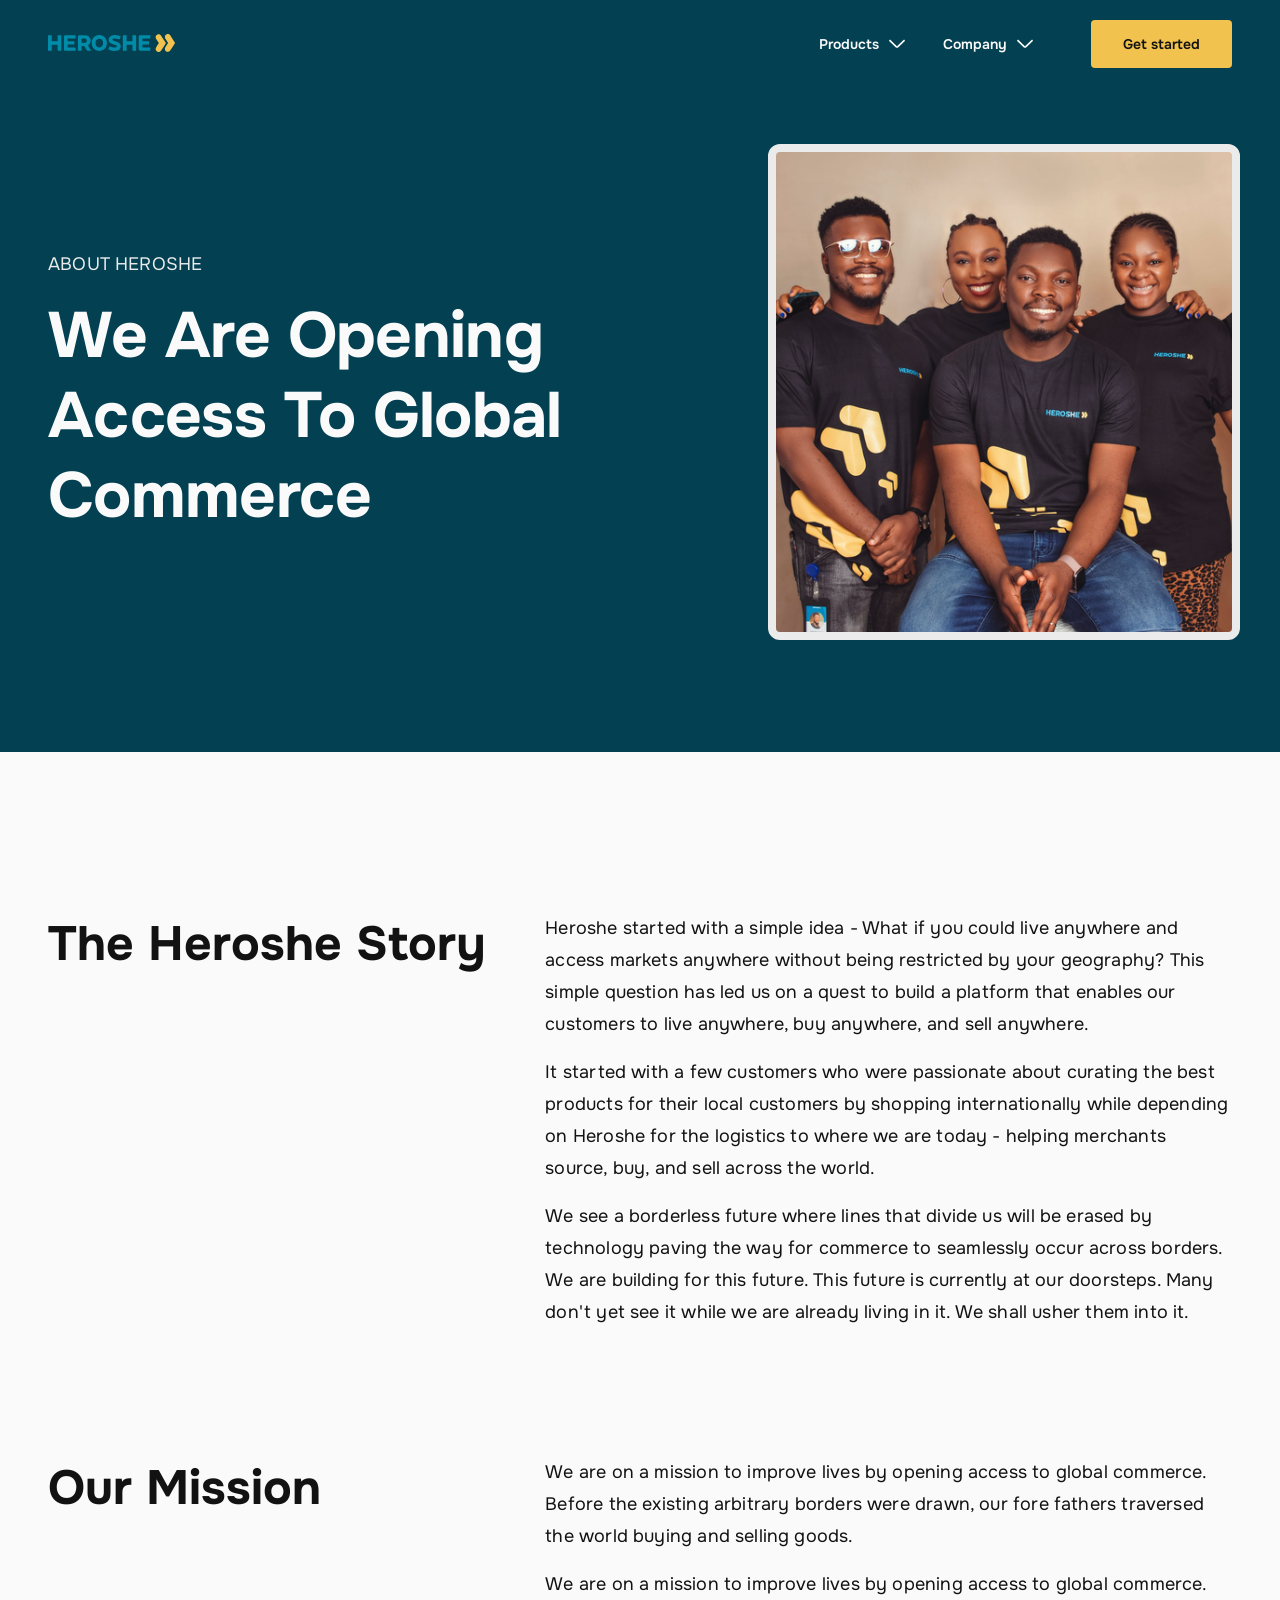
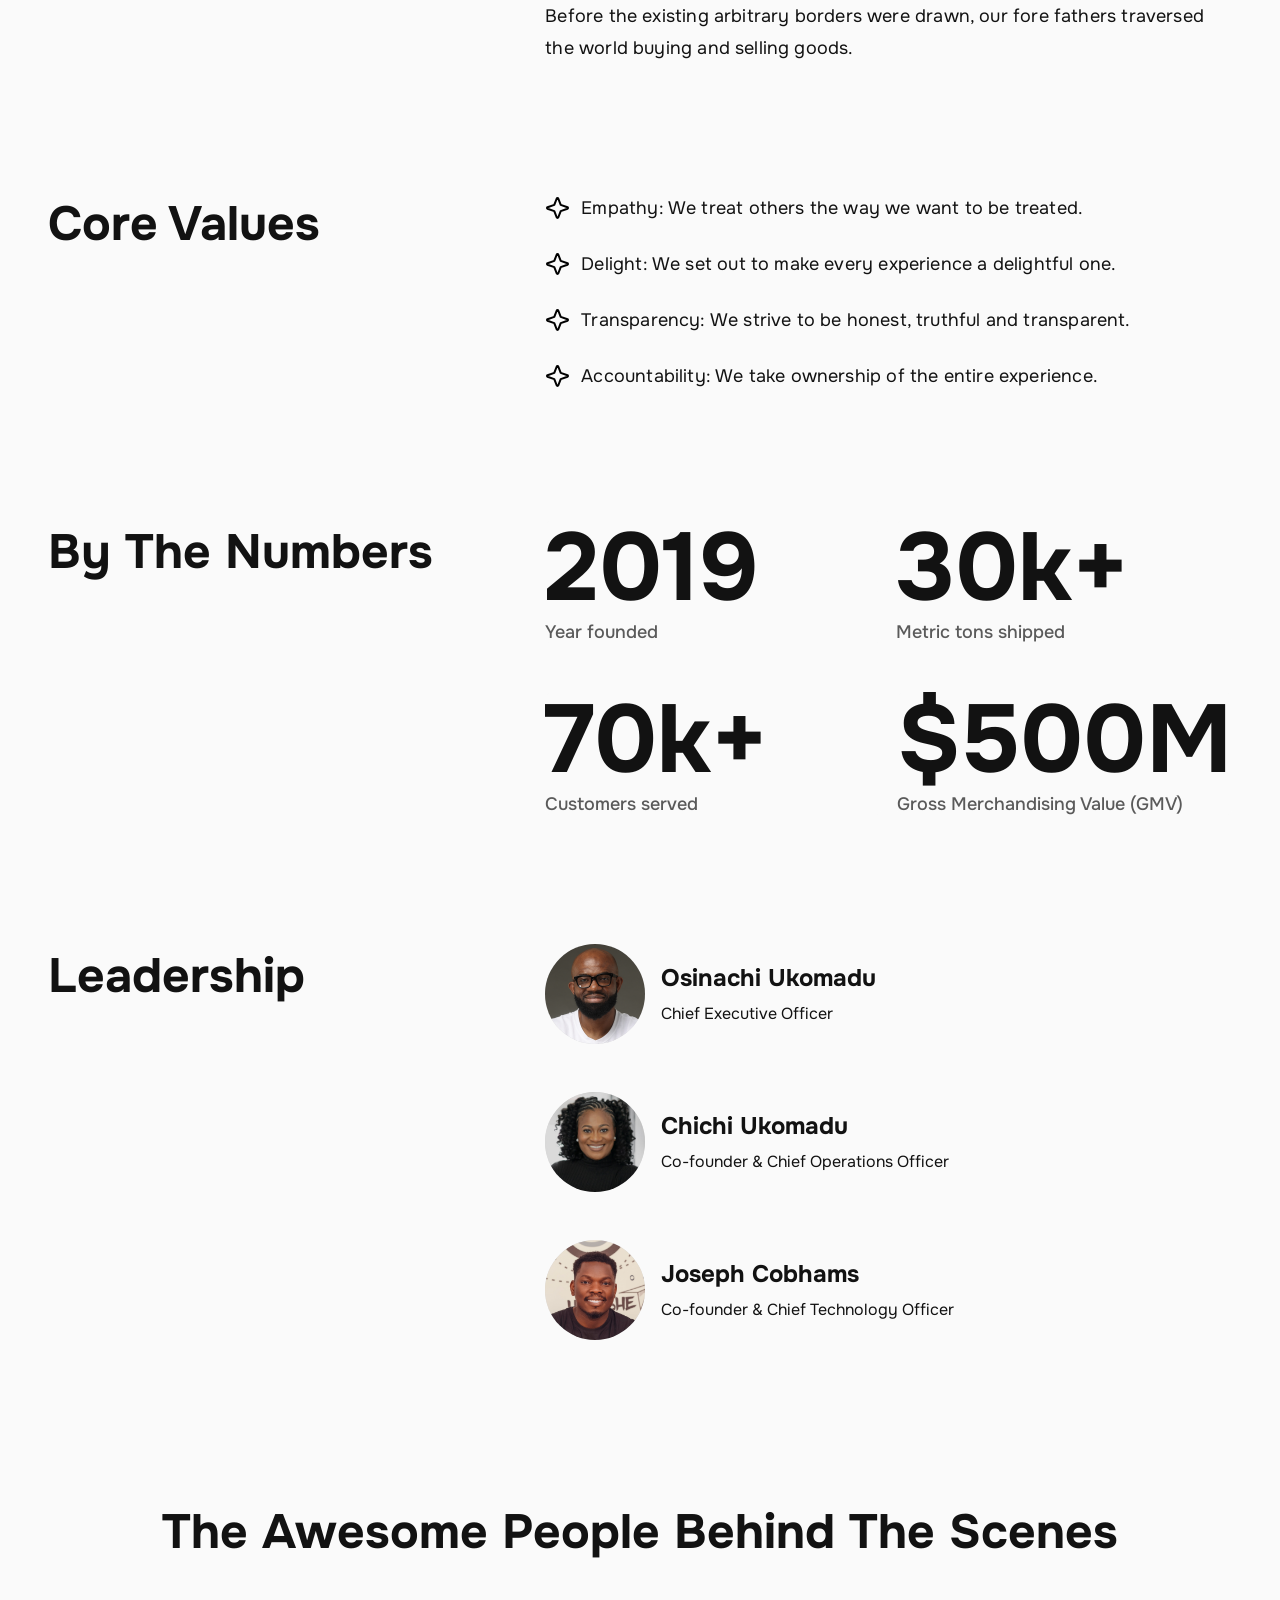
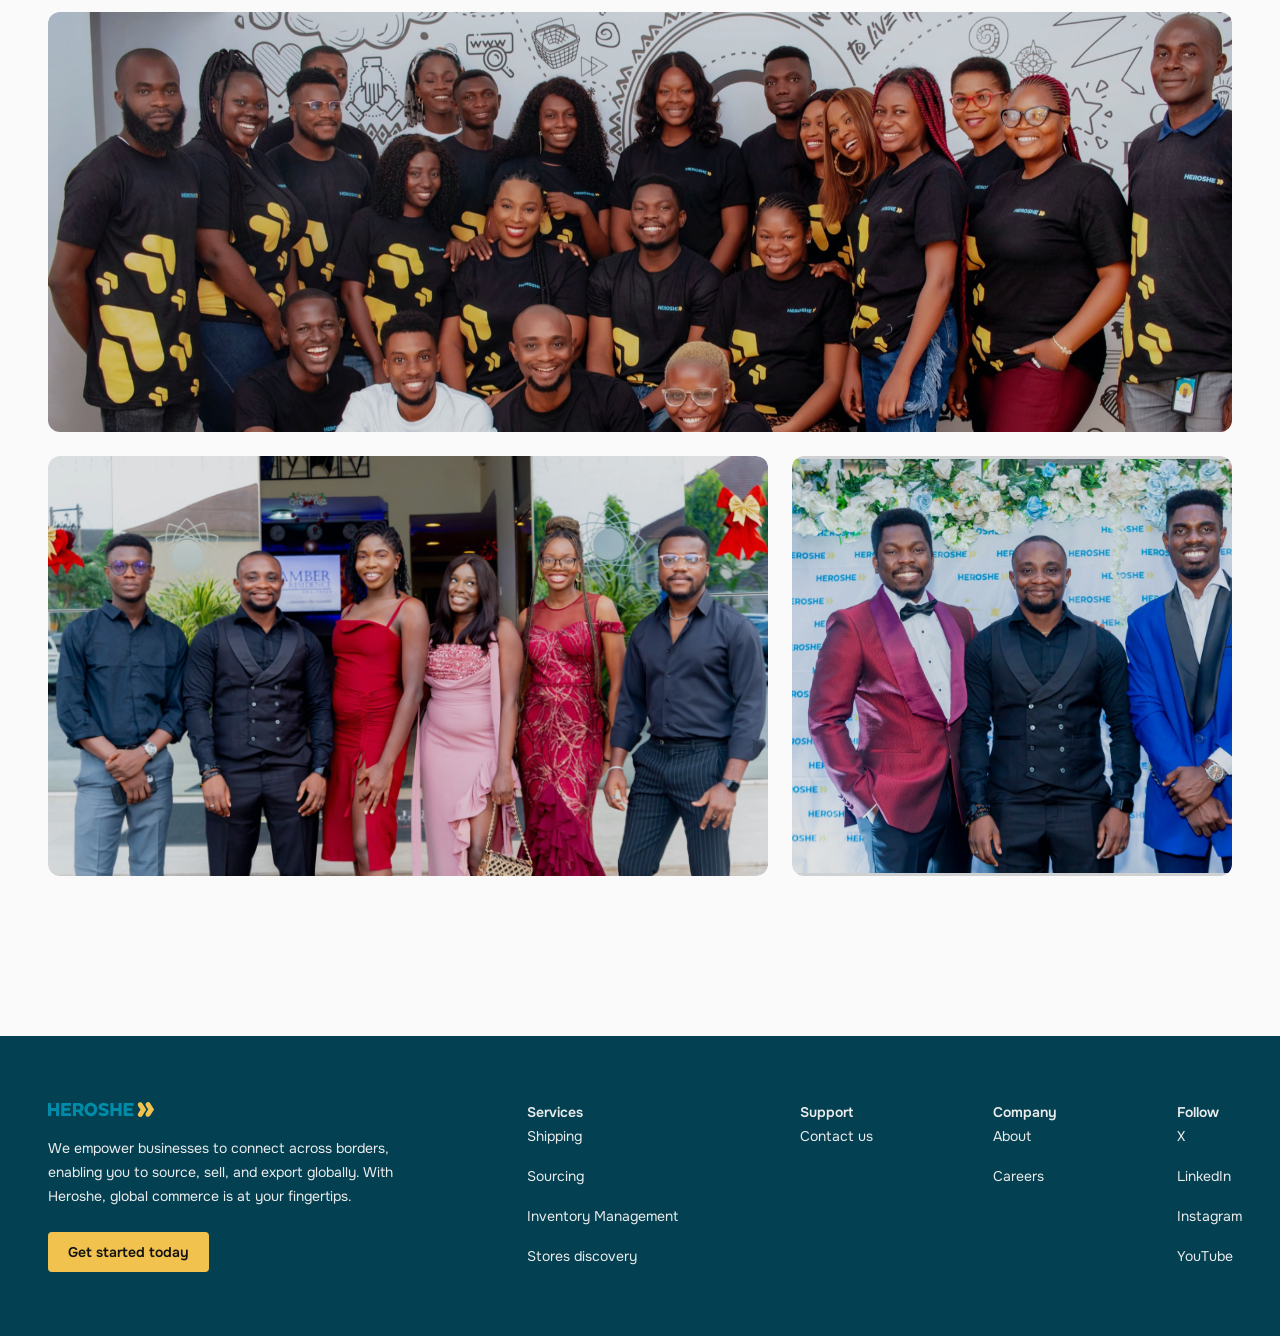
==== commit 38e54263: "chore: remove Facebook and Blog footer links Co-Authored-By: Claude Sonnet 5.5 <noreply@anthropic.co" ====
--- a/about.html
+++ b/about.html
@@ -44,12 +44,13 @@
           </button>
           <div class="navmenu" id="menu-company">
             <a class="navmenu__link" href="about.html" aria-current="page">About</a>
+            <a class="navmenu__link" href="careers.html">Careers</a>
             <a class="navmenu__link" href="contact-us.html">Contact Us</a>
           </div>
         </li>
       </ul>
       <div class="nav__actions">
-        <a class="btn btn--sm" href="#">Get started</a>
+        <a class="btn btn--sm" href="get-started.html">Get started</a>
       </div>
     </nav>
   </div>
@@ -214,7 +215,7 @@
         <span class="logo logo--footer"><img src="assets/icons/logo-footer.svg" alt="Heroshe" /></span>
         <p class="footer__blurb">We empower businesses to connect across borders, enabling you to source, sell, and export globally. With Heroshe, global commerce is at your fingertips.</p>
       </div>
-      <a class="btn btn--xs" href="#">Get started today</a>
+      <a class="btn btn--xs" href="get-started.html">Get started today</a>
     </div>
 
     <details class="footer__col" style="width:153px" open>
@@ -223,10 +224,10 @@
         <img class="footer__chev" src="assets/icons/chevron-down.svg" alt="" aria-hidden="true" />
       </summary>
       <div class="footer__links">
-        <a href="#">Shipping</a>
-        <a href="#">Sourcing</a>
-        <a href="#">Inventory Management</a>
-        <a href="#">Stores discovery</a>
+        <a href="ship-for-me.html">Shipping</a>
+        <a href="buy-for-me.html">Sourcing</a>
+        <a href="fulfil-for-me.html">Inventory Management</a>
+        <a href="buy-for-others.html">Stores discovery</a>
       </div>
     </details>
 
@@ -236,7 +237,6 @@
         <img class="footer__chev" src="assets/icons/chevron-down.svg" alt="" aria-hidden="true" />
       </summary>
       <div class="footer__links">
-        <a href="#">Blog</a>
         <a href="contact-us.html">Contact us</a>
       </div>
     </details>
@@ -248,7 +248,7 @@
       </summary>
       <div class="footer__links">
         <a href="about.html">About</a>
-        <a href="#">Careers</a>
+        <a href="careers.html">Careers</a>
       </div>
     </details>
 
@@ -258,11 +258,10 @@
         <img class="footer__chev" src="assets/icons/chevron-down.svg" alt="" aria-hidden="true" />
       </summary>
       <div class="footer__links">
-        <a href="#">X</a>
-        <a href="#">LinkedIn</a>
-        <a href="#">Facebook</a>
-        <a href="#">Instagram</a>
-        <a href="#">YouTube</a>
+        <a href="https://x.com/shipheroshe?lang=en" target="_blank" rel="noopener noreferrer">X</a>
+        <a href="https://www.linkedin.com/company/heroshe/posts/" target="_blank" rel="noopener noreferrer">LinkedIn</a>
+        <a href="https://www.instagram.com/shipheroshe/?hl=en" target="_blank" rel="noopener noreferrer">Instagram</a>
+        <a href="http://youtube.com/user/heroshetv" target="_blank" rel="noopener noreferrer">YouTube</a>
       </div>
     </details>
 
--- a/styles.css
+++ b/styles.css
@@ -50,6 +50,13 @@
 img { display: block; max-width: 100%; }
 a { color: inherit; text-decoration: none; }
 ul { margin: 0; padding: 0; list-style: none; }
+/* Any component that sets its own `display` (flex layouts especially) beats
+   the browser's default `[hidden] { display: none }` UA rule, since author
+   styles always win over UA defaults regardless of selector specificity —
+   toggling the `hidden` attribute silently stops working the moment a class
+   like `.bookform { display: flex; }` also matches. Restore it globally
+   rather than re-discovering this per component. */
+[hidden] { display: none !important; }
 
 :focus-visible { outline: 2px solid var(--primary); outline-offset: 3px; }
 
@@ -71,11 +78,14 @@
   justify-content: center;
   background: var(--primary);
   color: var(--on-surface);
+  border: 0;
   border-radius: 4px;
+  font-family: inherit;
   font-weight: 600;
   line-height: 24px;
   text-align: center;
   white-space: nowrap;
+  cursor: pointer;
   transition: background-color .18s ease, transform .18s ease;
 }
 .btn:hover  { background: #e9b634; }
@@ -85,6 +95,22 @@
 .btn--md { padding:  8px 24px; font-size: 16px; }  /* offerings "Read more" */
 .btn--sm { padding: 12px 32px; font-size: 14px; }  /* header */
 .btn--xs { padding:  8px 20px; font-size: 14px; }  /* footer */
+
+/* Secondary action next to a primary .btn on a dark (teal) hero — e.g. Ship
+   for Me's "View Pricing" beside "Get started today". Not in any Figma
+   frame pulled so far. A boxed/outlined second button would be a new button
+   style the site doesn't otherwise have; a plain link reuses the treatment
+   already established for text on this exact teal background (.nav__item a
+   — light text, hovers to the primary yellow), so nothing new is invented. */
+.hero-link {
+  padding-block: 12px;
+  font-size: 16px;
+  font-weight: 600;
+  line-height: 24px;
+  color: var(--surface);
+  text-decoration: underline;
+}
+.hero-link:hover { color: var(--primary); }
 
 /* ---------- Logo ---------- */
 .logo { display: block; position: relative; overflow: hidden; }
@@ -1141,6 +1167,16 @@
   white-space: nowrap;
 }
 .control__chev { flex: none; width: 16px; height: 16px; }
+/* .control was built for the Ship for Me calculator's static <span> mockup,
+   so it never needed real input styling. --field adds the font/color/cursor
+   a genuine <input>/<textarea> needs, for pages with a real form control. */
+.control--field {
+  font-family: inherit;
+  font-size: 14px;
+  line-height: 24px;
+  color: var(--on-surface);
+}
+.control--field::placeholder { color: var(--text-subdued); }
 
 .plan {
   flex: 1 1 0;
@@ -1661,12 +1697,16 @@
 .phero__toggle-btn {
   width: 152px;
   padding: 8px;
+  border: 0;
+  background: none;
   border-radius: 4px;
+  font-family: inherit;
   font-size: 16px;
   font-weight: 600;
   line-height: 24px;
   text-align: center;
   color: var(--on-surface);
+  cursor: pointer;
 }
 .phero__toggle-btn.is-active { background: var(--on-surface); color: var(--surface); }
 
@@ -1773,6 +1813,243 @@
    actual centering for a block-level element with a fixed width. */
 .ptable__icon { width: 24px; height: 24px; margin-inline: auto; }
 .ptable__dash { height: auto; }  /* the dash SVG is a 24×1.7 line, not a 24×24 glyph — let it keep its own thin aspect ratio */
+
+/* ============================================================
+   Get Started page — Figma "Design Collection" node 32:3073
+   (sign-up variant 1: radio list + Continue). No hero in this design —
+   header sits directly above the centered form on the plain surface.
+   ============================================================ */
+.signup { background: var(--surface); }
+.signup__inner {
+  max-width: 620px;
+  margin-inline: auto;
+  padding: 160px var(--gutter);
+  display: flex;
+  flex-direction: column;
+  gap: 40px;
+}
+.signup__head { display: flex; flex-direction: column; gap: 8px; }
+.signup__eyebrow { font-size: 16px; line-height: 32px; color: var(--text-subdued); }
+.signup__title {
+  font-size: 32px;
+  font-weight: 700;
+  line-height: 56px;
+  letter-spacing: -0.32px;
+  color: var(--on-surface);
+}
+
+.signup__form { display: flex; flex-direction: column; gap: 40px; }
+.signup__options { display: flex; flex-direction: column; gap: 24px; }
+
+.soption {
+  display: flex;
+  align-items: flex-start;
+  gap: 16px;
+  padding: 12px 16px;
+  border: 1px solid var(--border);
+  border-radius: 8px;
+  cursor: pointer;
+}
+/* Real radio inputs, not the two static Figma icons (a filled ring, an empty
+   ring) — a form control belongs in markup a keyboard/screen reader can
+   operate, not a swapped image. appearance:none + a generated dot reproduces
+   the exact look without needing two near-identical asset states. */
+.soption input[type="radio"] {
+  appearance: none;
+  -webkit-appearance: none;
+  flex: none;
+  width: 24px;
+  height: 24px;
+  margin: 0;
+  border: 2px solid var(--border);
+  border-radius: 50%;
+  display: grid;
+  place-content: center;
+  cursor: pointer;
+}
+.soption input[type="radio"]::before {
+  content: "";
+  width: 12px;
+  height: 12px;
+  border-radius: 50%;
+  background: var(--on-surface);
+  transform: scale(0);
+  transition: transform .12s ease;
+}
+.soption input[type="radio"]:checked { border-color: var(--on-surface); }
+.soption input[type="radio"]:checked::before { transform: scale(1); }
+
+.soption__body { display: flex; flex-direction: column; gap: 4px; }
+.soption__title { font-size: 16px; font-weight: 600; line-height: 24px; color: var(--on-surface); }
+.soption__desc { font-size: 14px; line-height: 24px; color: var(--text-subdued); }
+
+.signup__submit { width: 100%; }
+
+/* ============================================================
+   Book A Call page — not in any Figma file. A calendar-booking mockup for
+   "Book A Call" to link to (Buy for Me / Buy for Others / Fulfil for Me),
+   in the site's own visual language. No backend: picking a day/time and
+   "confirming" is all client-side (see site.js) — there's nothing to send
+   it to yet.
+   ============================================================ */
+.book { background: var(--surface); }
+.book__inner {
+  max-width: var(--frame);
+  margin-inline: auto;
+  padding: 160px var(--gutter);
+  display: flex;
+  flex-direction: column;
+  align-items: center;
+  gap: 48px;
+}
+
+.bookbox {
+  width: 100%;
+  max-width: 900px;
+  display: flex;
+  gap: 48px;
+  padding: 32px;
+  border: 1px solid var(--border);
+  border-radius: 12px;
+  background: var(--surface);
+}
+
+.bookbox__info {
+  flex: none;
+  width: 240px;
+  display: flex;
+  flex-direction: column;
+  gap: 16px;
+  padding-right: 32px;
+  border-right: 1px solid var(--border);
+}
+.bookbox__logo img { height: 20px; width: auto; }
+.bookbox__title { font-size: 24px; font-weight: 700; line-height: 32px; color: var(--on-surface); }
+.bookbox__desc { font-size: 14px; line-height: 24px; color: var(--text-subdued); }
+.bookbox__meta { margin-top: auto; font-size: 14px; line-height: 24px; color: var(--text-subdued); }
+
+.bookbox__cal { flex: 1 1 0; min-width: 0; display: flex; flex-direction: column; gap: 24px; }
+
+.calendar__head { display: flex; align-items: center; justify-content: space-between; }
+.calendar__month { font-size: 16px; font-weight: 600; color: var(--on-surface); }
+.calendar__nav {
+  display: flex;
+  align-items: center;
+  justify-content: center;
+  width: 32px;
+  height: 32px;
+  border: 1px solid var(--border);
+  border-radius: 4px;
+  background: none;
+  font-size: 16px;
+  color: var(--on-surface);
+  cursor: pointer;
+}
+.calendar__nav:hover { background: var(--surface-subdued); }
+
+.calendar__weekdays, .calendar__grid { display: grid; grid-template-columns: repeat(7, 1fr); gap: 4px; }
+.calendar__weekdays { font-size: 12px; color: var(--text-subdued); text-align: center; }
+
+.calendar__day {
+  aspect-ratio: 1;
+  display: flex;
+  align-items: center;
+  justify-content: center;
+  border: 1px solid transparent;
+  border-radius: 50%;
+  background: none;
+  font-family: inherit;
+  font-size: 14px;
+  color: var(--on-surface);
+  cursor: pointer;
+}
+.calendar__day:hover:not(:disabled) { background: var(--surface-subdued); }
+.calendar__day:disabled { color: var(--border); cursor: not-allowed; }
+.calendar__day--today:not(.calendar__day--selected) { border-color: var(--on-surface); }
+.calendar__day--selected { background: var(--on-surface); color: var(--surface); }
+.calendar__day--pad { visibility: hidden; cursor: default; }
+
+.timeslots__label { font-size: 14px; font-weight: 600; color: var(--on-surface); }
+.timeslots__grid { display: flex; flex-wrap: wrap; gap: 8px; margin-top: 12px; }
+.timeslot {
+  padding: 8px 16px;
+  border: 1px solid var(--border);
+  border-radius: 4px;
+  background: none;
+  font-family: inherit;
+  font-size: 14px;
+  color: var(--on-surface);
+  cursor: pointer;
+}
+.timeslot:hover { background: var(--surface-subdued); }
+.timeslot.is-selected { background: var(--on-surface); border-color: var(--on-surface); color: var(--surface); }
+
+.bookform {
+  width: 100%;
+  max-width: 900px;
+  display: flex;
+  flex-direction: column;
+  gap: 24px;
+  padding: 32px;
+  border: 1px solid var(--border);
+  border-radius: 12px;
+}
+.bookform__row { display: flex; gap: 24px; }
+.bookform__submit { display: block; align-self: flex-start; white-space: normal; text-align: left; }
+
+.bookconfirm {
+  width: 100%;
+  max-width: 900px;
+  display: flex;
+  flex-direction: column;
+  align-items: center;
+  gap: 8px;
+  padding: 48px 32px;
+  border: 1px solid var(--border);
+  border-radius: 12px;
+  text-align: center;
+}
+.bookconfirm__icon { width: 40px; height: 40px; }
+.bookconfirm__title { font-size: 20px; font-weight: 700; color: var(--on-surface); }
+.bookconfirm__sub { font-size: 14px; color: var(--text-subdued); }
+
+/* ============================================================
+   Careers page — not in any Figma file, and deliberately not fabricating
+   job listings: an empty "no open roles" state is an honest claim about
+   hiring status, invented listings wouldn't be. Reuses established
+   components rather than new ones — .section-head for the intro, the About
+   page's .arow/.values for culture, and .gallery/.shot for the team photos
+   (same images About already uses).
+   ============================================================ */
+.careers { background: var(--surface); }
+.careers__inner {
+  max-width: var(--frame);
+  margin-inline: auto;
+  padding: 160px var(--gutter) 0;
+  display: flex;
+  flex-direction: column;
+  gap: 128px;
+}
+/* The CTA sits in a second .careers__inner, after the .gallery section
+   (which supplies its own 160px top+bottom padding) — this one needs the
+   closing 160px before the footer without repeating the opening one. */
+.careers__inner--foot { padding: 0 var(--gutter) 160px; }
+
+.careers__cta {
+  width: 100%;
+  max-width: 620px;
+  margin-inline: auto;
+  display: flex;
+  flex-direction: column;
+  align-items: center;
+  gap: 24px;
+  padding: 48px 32px;
+  border: 1px solid var(--border);
+  border-radius: 12px;
+  text-align: center;
+}
+.careers__cta-title { font-size: 20px; font-weight: 700; color: var(--on-surface); }
+.careers__cta-sub { font-size: 16px; line-height: 28px; color: var(--text-subdued); }
 
 /* ============================================================
    Tablet / intermediate widths
@@ -2148,6 +2425,11 @@
   /* ---- Ship for Me at phone widths ---- */
   .shero__title { font-size: 40px; line-height: 52px; letter-spacing: -0.4px; }
   .shero__sub   { font-size: 16px; line-height: 28px; }
+  /* The hero button ("Get started today") and the "View Pricing" text link
+     no longer fit on one line once the column narrows below ~420px — stack
+     instead of overflowing the viewport. */
+  .shero__actions { flex-wrap: wrap; width: 100%; row-gap: 16px; }
+  .shero__actions .btn { width: 100%; }
 
   /* ---- Contact Us at phone widths ---- */
   .offices__inner { padding-block: 64px; gap: 32px; }
@@ -2232,6 +2514,24 @@
   .ptable[data-active-plan="basic"]   .ptable__value--basic,
   .ptable[data-active-plan="pro"]     .ptable__value--pro,
   .ptable[data-active-plan="premium"] .ptable__value--premium { display: table-cell; }
+
+  /* ---- Get Started at phone widths ---- */
+  .signup__inner { padding-block: 64px; gap: 32px; }
+  .signup__title { font-size: 28px; line-height: 40px; }
+
+  /* ---- Book A Call at phone widths ---- */
+  .book__inner { padding-block: 64px; gap: 32px; }
+  .bookbox, .bookform { padding: 20px; }
+  .bookbox { flex-direction: column; gap: 24px; }
+  .bookbox__info { width: 100%; padding-right: 0; padding-bottom: 24px; border-right: 0; border-bottom: 1px solid var(--border); }
+  .bookbox__meta { margin-top: 0; }
+  .bookform__row { flex-direction: column; gap: 20px; }
+  .bookconfirm { padding: 32px 20px; }
+
+  /* ---- Careers at phone widths ---- */
+  .careers__inner { padding-block: 64px 0; gap: 64px; }
+  .careers__inner--foot { padding-block: 0 64px; }
+  .careers__cta { padding: 32px 20px; }
 }
 
 /* The footer groups only collapse at mobile widths */
